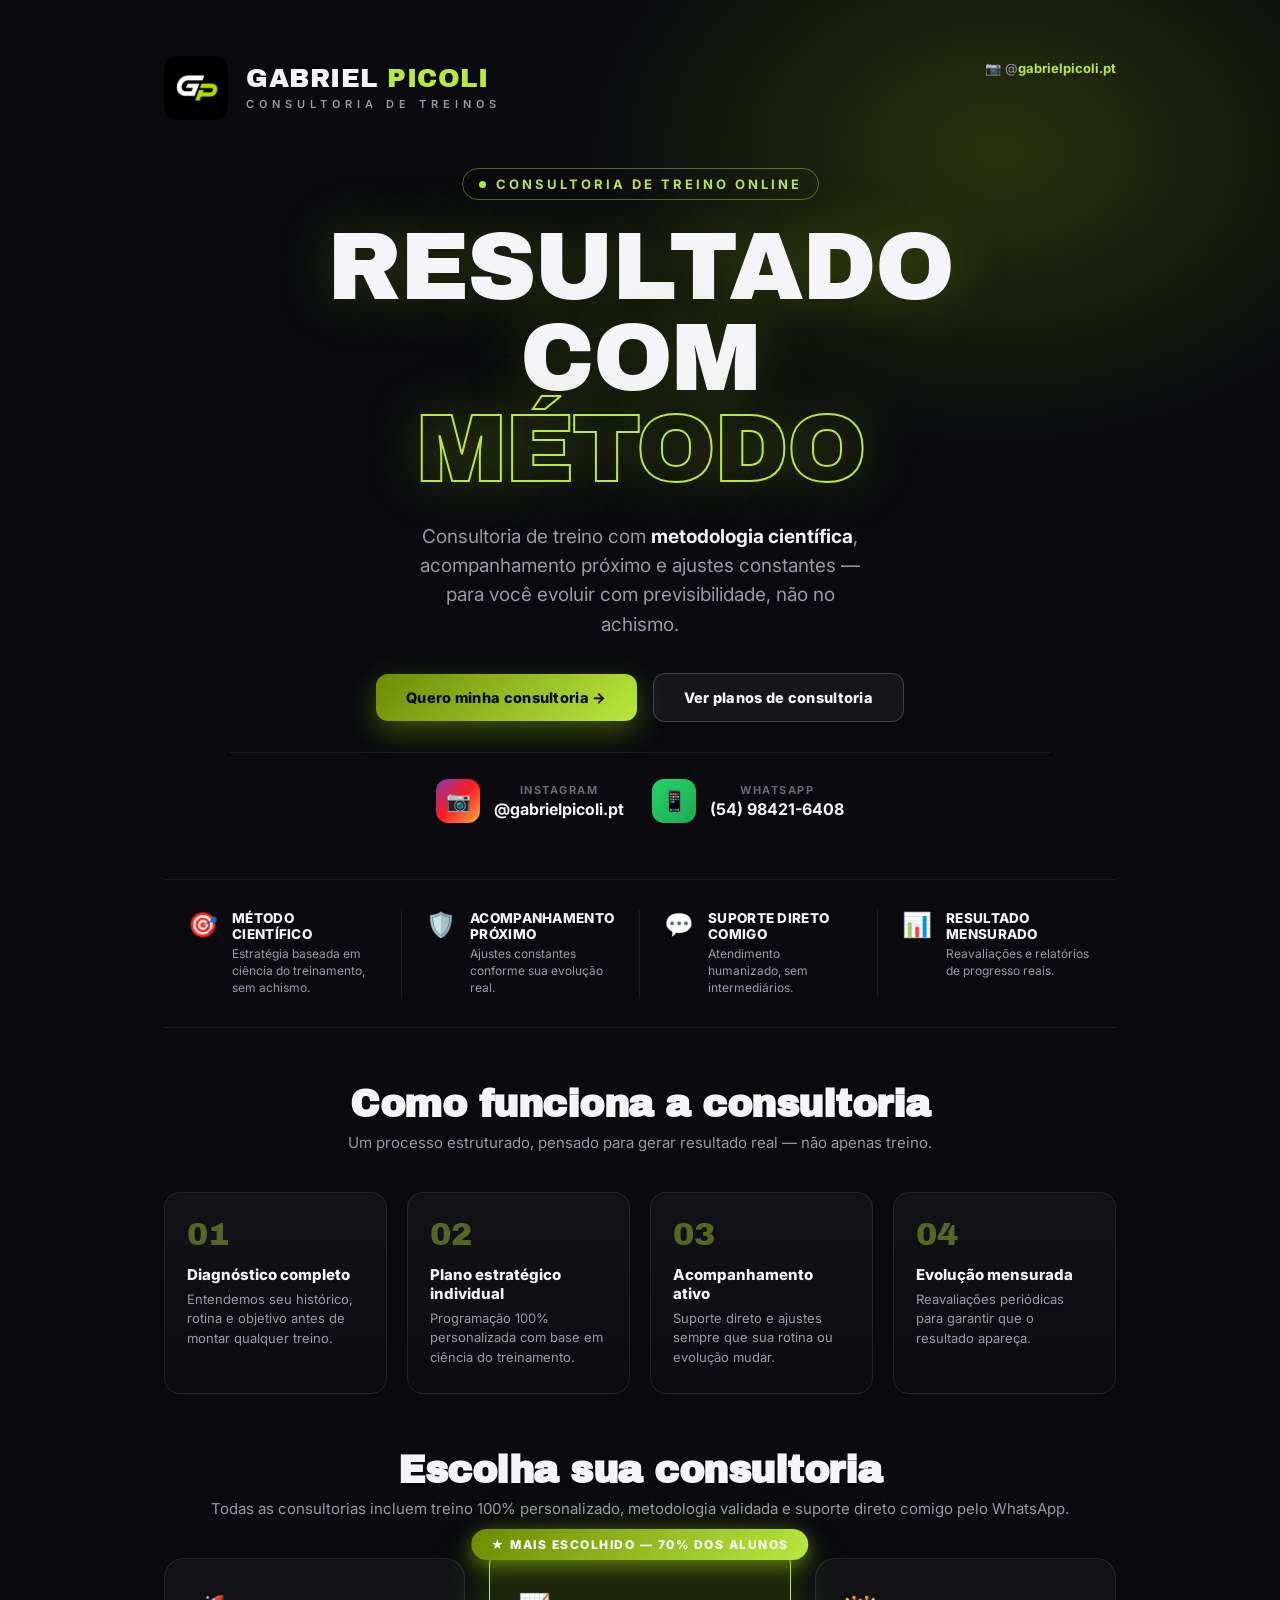
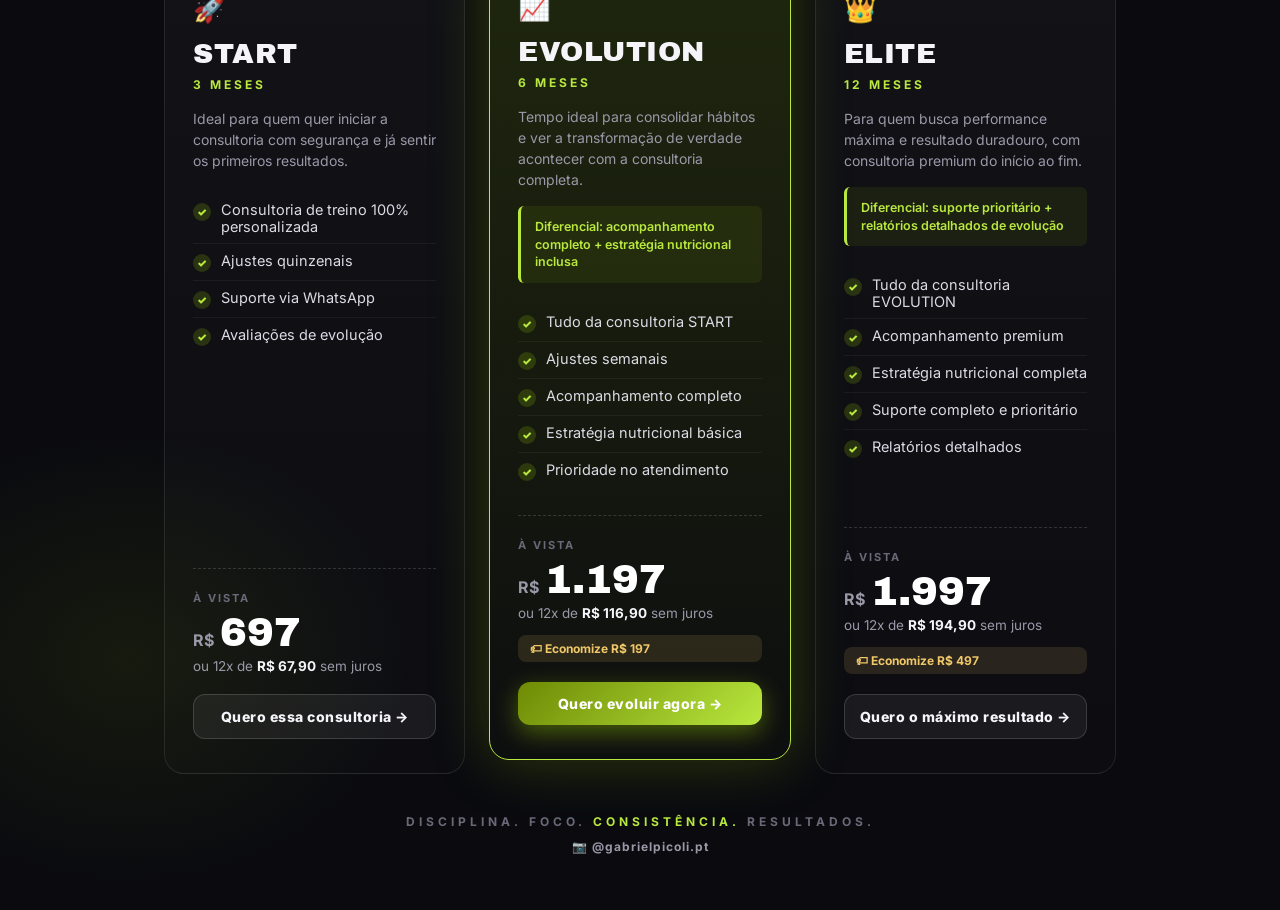
==== index.html @ 3fe44263 "add files first commit" ====
<!DOCTYPE html>
<html lang="pt-BR">
<head>
<meta charset="UTF-8">
<meta name="viewport" content="width=device-width, initial-scale=1.0">
<title>Gabriel Picoli | Consultoria de Treinos Online</title>
<meta name="description" content="Consultoria de treinos do Gabriel Picoli: metodologia científica, acompanhamento contínuo e suporte direto pelo WhatsApp para resultado real.">
<link rel="stylesheet" href="css/style.css">
</head>
<body>
<div class="bg-glow"></div>
<div class="wrap">

  <div class="header">
    <div class="brand">
      <img class="logo-mark" src="assets/logo.png" alt="Gabriel Picoli">
      <div>
        <div class="brand-name">GABRIEL <span class="last">PICOLI</span></div>
        <div class="brand-sub">CONSULTORIA DE TREINOS</div>
      </div>
    </div>
    <a class="social-badge" href="https://www.instagram.com/gabrielpicoli073/" target="_blank" rel="noopener">
      <div style="margin-top:4px;">📷 @<span class="handle">gabrielpicoli.pt</span></div>
    </a>
  </div>

  <div class="hero hero-centered">
    <div class="hero-text">
      <div class="eyebrow">CONSULTORIA DE TREINO ONLINE</div>
      <div class="hero-title">RESULTADO<br>COM<br><span class="accent">MÉTODO</span></div>
      <div class="hero-desc">Consultoria de treino com <b>metodologia científica</b>, acompanhamento próximo e ajustes constantes — para você evoluir com previsibilidade, não no achismo.</div>
      <div class="hero-cta-row">
        <a class="hero-btn hero-btn-primary" data-plan="geral">Quero minha consultoria →</a>
        <a class="hero-btn hero-btn-ghost" href="#planos">Ver planos de consultoria</a>
      </div>
      <div class="contact-row">
        <a class="contact-item" href="https://www.instagram.com/gabrielpicoli073/" target="_blank" rel="noopener">
          <div class="contact-icon ig-icon">📷</div>
          <div>
            <div class="contact-label">Instagram</div>
            <div class="contact-value">@gabrielpicoli.pt</div>
          </div>
        </a>
        <a class="contact-item" data-plan="geral">
          <div class="contact-icon wa-icon-small">📱</div>
          <div>
            <div class="contact-label">WhatsApp</div>
            <div class="contact-value">(54) 98421-6408</div>
          </div>
        </a>
      </div>
    </div>
  </div>

  <div class="features-strip">
    <div class="feature">
      <div class="feature-icon">🎯</div>
      <div>
        <div class="feature-title">MÉTODO CIENTÍFICO</div>
        <div class="feature-desc">Estratégia baseada em ciência do treinamento, sem achismo.</div>
      </div>
    </div>
    <div class="feature">
      <div class="feature-icon">🛡️</div>
      <div>
        <div class="feature-title">ACOMPANHAMENTO PRÓXIMO</div>
        <div class="feature-desc">Ajustes constantes conforme sua evolução real.</div>
      </div>
    </div>
    <div class="feature">
      <div class="feature-icon">💬</div>
      <div>
        <div class="feature-title">SUPORTE DIRETO COMIGO</div>
        <div class="feature-desc">Atendimento humanizado, sem intermediários.</div>
      </div>
    </div>
    <div class="feature">
      <div class="feature-icon">📊</div>
      <div>
        <div class="feature-title">RESULTADO MENSURADO</div>
        <div class="feature-desc">Reavaliações e relatórios de progresso reais.</div>
      </div>
    </div>
  </div>

  <div class="methodology" id="metodologia">
    <div class="plans-heading">
      <h2>Como funciona a consultoria</h2>
      <p>Um processo estruturado, pensado para gerar resultado real — não apenas treino.</p>
    </div>
    <div class="method-grid">
      <div class="method-step">
        <div class="step-number">01</div>
        <div class="step-title">Diagnóstico completo</div>
        <div class="step-desc">Entendemos seu histórico, rotina e objetivo antes de montar qualquer treino.</div>
      </div>
      <div class="method-step">
        <div class="step-number">02</div>
        <div class="step-title">Plano estratégico individual</div>
        <div class="step-desc">Programação 100% personalizada com base em ciência do treinamento.</div>
      </div>
      <div class="method-step">
        <div class="step-number">03</div>
        <div class="step-title">Acompanhamento ativo</div>
        <div class="step-desc">Suporte direto e ajustes sempre que sua rotina ou evolução mudar.</div>
      </div>
      <div class="method-step">
        <div class="step-number">04</div>
        <div class="step-title">Evolução mensurada</div>
        <div class="step-desc">Reavaliações periódicas para garantir que o resultado apareça.</div>
      </div>
    </div>
  </div>

  <div class="plans-section" id="planos">
    <div class="plans-heading">
      <h2>Escolha sua consultoria</h2>
      <p>Todas as consultorias incluem treino 100% personalizado, metodologia validada e suporte direto comigo pelo WhatsApp.</p>
    </div>
    <div class="plans">

      <div class="plan">
        <div class="plan-icon">🚀</div>
        <div class="plan-name">START</div>
        <div class="plan-duration">3 MESES</div>
        <div class="plan-desc">Ideal para quem quer iniciar a consultoria com segurança e já sentir os primeiros resultados.</div>
        <ul class="plan-list">
          <li><span class="check">✓</span> Consultoria de treino 100% personalizada</li>
          <li><span class="check">✓</span> Ajustes quinzenais</li>
          <li><span class="check">✓</span> Suporte via WhatsApp</li>
          <li><span class="check">✓</span> Avaliações de evolução</li>
        </ul>
        <div class="plan-price-block">
          <div class="price-label">À VISTA</div>
          <div class="price-main"><span class="rs">R$</span><span class="val">697</span></div>
          <div class="price-installment">ou 12x de <b>R$ 67,90</b> sem juros</div>
        </div>
        <a class="cta-btn" data-plan="start">Quero essa consultoria →</a>
      </div>

      <div class="plan featured">
        <div class="badge-top">★ MAIS ESCOLHIDO — 70% DOS ALUNOS</div>
        <div class="plan-icon">📈</div>
        <div class="plan-name">EVOLUTION</div>
        <div class="plan-duration">6 MESES</div>
        <div class="plan-desc">Tempo ideal para consolidar hábitos e ver a transformação de verdade acontecer com a consultoria completa.</div>
        <div class="plan-diff">Diferencial: acompanhamento completo + estratégia nutricional inclusa</div>
        <ul class="plan-list">
          <li><span class="check">✓</span> Tudo da consultoria START</li>
          <li><span class="check">✓</span> Ajustes semanais</li>
          <li><span class="check">✓</span> Acompanhamento completo</li>
          <li><span class="check">✓</span> Estratégia nutricional básica</li>
          <li><span class="check">✓</span> Prioridade no atendimento</li>
        </ul>
        <div class="plan-price-block">
          <div class="price-label">À VISTA</div>
          <div class="price-main"><span class="rs">R$</span><span class="val">1.197</span></div>
          <div class="price-installment">ou 12x de <b>R$ 116,90</b> sem juros</div>
        </div>
        <div class="savings-tag">🏷 Economize R$ 197</div>
        <a class="cta-btn" data-plan="evolution">Quero evoluir agora →</a>
      </div>

      <div class="plan">
        <div class="plan-icon">👑</div>
        <div class="plan-name">ELITE</div>
        <div class="plan-duration">12 MESES</div>
        <div class="plan-desc">Para quem busca performance máxima e resultado duradouro, com consultoria premium do início ao fim.</div>
        <div class="plan-diff">Diferencial: suporte prioritário + relatórios detalhados de evolução</div>
        <ul class="plan-list">
          <li><span class="check">✓</span> Tudo da consultoria EVOLUTION</li>
          <li><span class="check">✓</span> Acompanhamento premium</li>
          <li><span class="check">✓</span> Estratégia nutricional completa</li>
          <li><span class="check">✓</span> Suporte completo e prioritário</li>
          <li><span class="check">✓</span> Relatórios detalhados</li>
        </ul>
        <div class="plan-price-block">
          <div class="price-label">À VISTA</div>
          <div class="price-main"><span class="rs">R$</span><span class="val">1.997</span></div>
          <div class="price-installment">ou 12x de <b>R$ 194,90</b> sem juros</div>
        </div>
        <div class="savings-tag">🏷 Economize R$ 497</div>
        <a class="cta-btn" data-plan="elite">Quero o máximo resultado →</a>
      </div>

    </div>
  </div>

  <div class="footer">
    DISCIPLINA. FOCO. <span>CONSISTÊNCIA.</span> RESULTADOS.
    <div class="ig"><a href="https://www.instagram.com/gabrielpicoli073/" target="_blank" rel="noopener">📷 @gabrielpicoli.pt</a></div>
  </div>

</div>
<script src="js/script.js"></script>
</body>
</html>
---- css/style.css ----
@import url('https://fonts.googleapis.com/css2?family=Bebas+Neue&family=Archivo+Black&family=Inter:wght@400;500;600;700;800;900&display=swap');

* { margin:0; padding:0; box-sizing:border-box; }

:root{
  --bg: #0a0a0f;
  --bg2: #0e0e16;
  --violet: #A2D806;
  --violet2: #B9E83E;
  --violet-deep: #6E8A04;
  --white: #f5f4f8;
  --gray: #9b98a8;
  --gray-dim: #6b6878;
  --gold: #f0c869;
}

html{ scroll-behavior: smooth; }

body{
  background: var(--bg);
  color: var(--white);
  font-family: 'Inter', sans-serif;
  width: 100%;
  position: relative;
  overflow-x: hidden;
  overflow-wrap: break-word;
}

.bg-glow{
  position:absolute; inset:0; z-index:0; pointer-events:none;
  background:
    radial-gradient(ellipse 700px 500px at 78% 6%, rgba(162,216,6,0.20), transparent 60%),
    radial-gradient(ellipse 500px 400px at 10% 90%, rgba(162,216,6,0.08), transparent 60%);
}

.wrap{ position:relative; z-index:1; max-width:1080px; margin:0 auto; overflow:hidden; }

.page-end-spacer{ height:80px; }

img{ max-width:100%; }

/* ===== HEADER ===== */
.header{
  display:flex;
  align-items:flex-start;
  justify-content:space-between;
  padding: 56px 64px 0 64px;
}

.brand{ display:flex; align-items:center; gap:18px; }
.logo-mark{
  width:64px; height:64px;
  border:2px solid var(--violet2);
  border-radius:14px;
  display:flex; align-items:center; justify-content:center;
  font-family:'Archivo Black', sans-serif;
  font-size:26px;
  background: linear-gradient(145deg, rgba(162,216,6,0.15), transparent);
  letter-spacing:-2px;
  flex-shrink:0;
  object-fit:cover;
}
.logo-mark span:first-child{ color:#fff; }
.logo-mark span:last-child{ color:var(--violet2); }
img.logo-mark{ border:none; }

.brand-name{ font-family:'Archivo Black', sans-serif; font-size: clamp(20px, 3vw, 26px); letter-spacing:0.5px; line-height:1; }
.brand-name .last{ color:var(--violet2); }
.brand-sub{ font-size:11px; letter-spacing:5px; color:var(--gray); margin-top:6px; font-weight:600; }

.social-badge{
  text-align:right; font-size:13px; color:var(--gray);
  text-decoration:none; display:block;
}
.social-badge .handle{ color:var(--violet2); font-weight:700; }
.social-badge:hover .handle{ text-decoration:underline; }
.rating{ display:flex; gap:4px; justify-content:flex-end; margin-top:6px; color:var(--gold); font-size:14px; }

/* ===== HERO ===== */
.hero{
  position:relative;
  padding: 18px 0 0 0;
  min-height: 620px;
}

.hero-photo{
  position:absolute;
  right: 0px;
  top: -10px;
  width: 480px;
  aspect-ratio: 4 / 5;
  z-index:1;
  -webkit-mask-image: linear-gradient(to bottom, black 82%, transparent 100%);
  mask-image: linear-gradient(to bottom, black 82%, transparent 100%);
}
.hero-photo img{ width:100%; height:100%; display:block; object-fit:cover; object-position: top center; filter: contrast(1.05) saturate(1.05); }

.hero-text{
  padding: 30px 0 0 64px;
  max-width: 640px;
  position:relative; z-index:2;
}

.eyebrow{
  display:inline-flex; align-items:center; gap:10px;
  font-size:13px; font-weight:700; letter-spacing:3px; color:var(--violet2);
  border:1px solid rgba(185,232,62,0.4);
  padding:7px 16px; border-radius:100px; margin-bottom:22px;
}
.eyebrow::before{ content:''; width:7px; height:7px; border-radius:50%; background:var(--violet2); flex-shrink:0; }

.hero-title{
  font-family:'Archivo Black', sans-serif;
  font-size: clamp(32px, 11vw, 96px);
  line-height: 0.95;
  letter-spacing: -2px;
  color: var(--white);
  text-shadow: 0 0 60px rgba(162,216,6,0.25);
}
.hero-title .accent{ color: transparent; -webkit-text-stroke: 2px var(--violet2); }

.hero-desc{
  margin-top: 26px;
  font-size: 19px;
  color: var(--gray);
  line-height: 1.55;
  max-width: 470px;
}
.hero-desc b{ color:var(--white); font-weight:700; }

.hero-cta-row{
  display:flex; align-items:center; gap:16px; margin-top:34px; flex-wrap:wrap;
}
.hero-btn{
  display:inline-flex; align-items:center; gap:8px;
  padding:15px 30px; border-radius:12px;
  font-weight:800; font-size:14.5px; letter-spacing:0.3px;
  text-decoration:none; cursor:pointer;
  transition: transform 0.15s ease, background 0.15s ease, filter 0.15s ease;
}
.hero-btn-primary{
  background: linear-gradient(135deg, var(--violet-deep), var(--violet2));
  color:#0a0a0f;
  box-shadow: 0 10px 30px rgba(162,216,6,0.35);
}
.hero-btn-primary:hover{ transform: translateY(-2px); filter:brightness(1.06); }
.hero-btn-ghost{
  background: rgba(255,255,255,0.05);
  color: var(--white);
  border: 1px solid rgba(255,255,255,0.18);
}
.hero-btn-ghost:hover{ background: rgba(255,255,255,0.1); transform: translateY(-2px); }
.hero-btn:focus-visible{ outline:2px solid var(--violet2); outline-offset:2px; }

.contact-row{
  display:flex; gap:28px; margin-top:30px; padding-top:26px;
  border-top: 1px solid rgba(255,255,255,0.08);
  flex-wrap: wrap;
}
.contact-item{
  display:flex; align-items:center; gap:14px;
  text-decoration:none; color:inherit;
  border-radius:10px;
}
.contact-item:hover{ opacity:0.85; }
.contact-icon{
  width:44px; height:44px; border-radius:12px; flex-shrink:0;
  display:flex; align-items:center; justify-content:center; font-size:20px;
}
.ig-icon{ background: linear-gradient(135deg, #833ab4, #fd1d1d, #fcb045); }
.wa-icon-small{ background: linear-gradient(135deg,#25D366,#1ea952); }
.contact-label{ font-size:11px; color:var(--gray-dim); letter-spacing:1.5px; text-transform:uppercase; font-weight:700; }
.contact-value{ font-size:16px; color:var(--white); font-weight:700; margin-top:2px; }

/* ===== HERO (no photo variant) ===== */
.hero-centered{
  min-height:auto;
  padding: 48px 64px 0 64px;
  text-align:center;
}
.hero-centered .hero-text{
  padding:0;
  max-width: 820px;
  margin: 0 auto;
}
.hero-centered .eyebrow{ margin-left:auto; margin-right:auto; }
.hero-centered .hero-desc{ margin-left:auto; margin-right:auto; }
.hero-centered .hero-cta-row{ justify-content:center; }
.hero-centered .contact-row{ justify-content:center; }

/* ===== PLANS ===== */
.plans-section{ padding: 56px 64px 0 64px; }
.plans-heading{ text-align:center; margin-bottom:40px; }
.plans-heading h2{
  font-family:'Archivo Black', sans-serif; font-size: clamp(26px, 4.5vw, 38px); letter-spacing:-0.5px;
}
.plans-heading p{ color:var(--gray); font-size:15px; margin-top:8px; }

.plans{ display:grid; grid-template-columns: 1fr 1fr 1fr; gap:24px; align-items:stretch; }

.plan{
  background: linear-gradient(180deg, rgba(255,255,255,0.035), rgba(255,255,255,0.01));
  border: 1px solid rgba(255,255,255,0.09);
  border-radius: 20px;
  padding: 34px 28px;
  display:flex; flex-direction:column;
  position:relative;
  min-width:0;
}
.plan.featured{
  border: 1px solid var(--violet2);
  background: linear-gradient(180deg, rgba(162,216,6,0.14), rgba(162,216,6,0.02));
  box-shadow: 0 0 60px rgba(162,216,6,0.25);
  transform: translateY(-14px);
  padding-top: 46px;
}

.badge-top{
  position:absolute; top:-16px; left:50%; transform:translateX(-50%);
  background: linear-gradient(135deg, var(--violet-deep), var(--violet2));
  color:#fff; font-size:12px; font-weight:800; letter-spacing:1.5px;
  padding:8px 20px; border-radius:100px; white-space:nowrap;
  display:flex; align-items:center; gap:6px;
  box-shadow: 0 6px 20px rgba(162,216,6,0.5);
}

.plan-icon{ font-size:26px; margin-bottom:14px; }
.plan-name{ font-family:'Archivo Black', sans-serif; font-size:28px; letter-spacing:0.5px; }
.plan-duration{ font-size:12px; letter-spacing:3px; color:var(--violet2); font-weight:700; margin:8px 0 16px 0; }
.plan-desc{ font-size:14px; color:var(--gray); line-height:1.5; min-height:58px; }

.plan-diff{
  margin-top:16px; padding:12px 14px;
  background: rgba(162,216,6,0.08);
  border-left: 3px solid var(--violet2);
  border-radius: 6px;
  font-size: 12.5px; color: var(--violet2); font-weight:600; line-height:1.4;
}

.plan-list{ list-style:none; margin-top:22px; flex-grow:1; }
.plan-list li{
  display:flex; align-items:flex-start; gap:10px;
  font-size:14.5px; color:#dcdae4; padding:8px 0;
  border-bottom: 1px solid rgba(255,255,255,0.05);
}
.plan-list li:last-child{ border-bottom:none; }
.check{
  width:18px; height:18px; border-radius:50%;
  background: rgba(162,216,6,0.18); color:var(--violet2);
  display:flex; align-items:center; justify-content:center;
  font-size:11px; flex-shrink:0; margin-top:2px; font-weight:900;
}

.plan-price-block{ margin-top:26px; padding-top:22px; border-top:1px dashed rgba(255,255,255,0.15); }
.price-label{ font-size:11px; color:var(--gray-dim); letter-spacing:2px; font-weight:700; }
.price-main{ display:flex; align-items:baseline; gap:6px; margin:6px 0 4px 0; }
.price-main .rs{ font-size:16px; color:var(--gray); font-weight:700; }
.price-main .val{ font-family:'Archivo Black', sans-serif; font-size:40px; color:#fff; }
.price-installment{ font-size:13.5px; color:var(--gray); }
.price-installment b{ color:var(--white); }

.savings-tag{
  margin-top:14px; display:inline-flex; align-items:center; gap:6px;
  background: rgba(240,200,105,0.12); color:var(--gold);
  font-size:12px; font-weight:700; padding:6px 12px; border-radius:8px;
}

.cta-btn{
  margin-top:20px; text-align:center; padding:13px;
  border-radius:12px; font-weight:800; font-size:14px; letter-spacing:0.5px;
  background: rgba(255,255,255,0.06); color:var(--white);
  border: 1px solid rgba(255,255,255,0.15);
  display:block; text-decoration:none; cursor:pointer;
  transition: transform 0.15s ease, background 0.15s ease;
}
.cta-btn:hover{ background: rgba(255,255,255,0.12); transform: translateY(-2px); }
.cta-btn:focus-visible{ outline:2px solid var(--violet2); outline-offset:2px; }
.plan.featured .cta-btn{
  background: linear-gradient(135deg, var(--violet-deep), var(--violet2));
  color:#fff; border:none;
  box-shadow: 0 8px 24px rgba(162,216,6,0.4);
}
.plan.featured .cta-btn:hover{ filter:brightness(1.1); }

/* ===== METHODOLOGY ===== */
.methodology{ padding: 56px 64px 0 64px; }
.method-grid{ display:grid; grid-template-columns: repeat(4,1fr); gap:20px; }
.method-step{
  background: linear-gradient(180deg, rgba(255,255,255,0.035), rgba(255,255,255,0.01));
  border: 1px solid rgba(255,255,255,0.09);
  border-radius: 16px;
  padding: 26px 22px;
  min-width:0;
}
.step-number{
  font-family:'Archivo Black', sans-serif; font-size:32px;
  color: var(--violet2); opacity:0.4; line-height:1; margin-bottom:14px;
}
.step-title{ font-size:15px; font-weight:800; margin-bottom:6px; }
.step-desc{ font-size:13px; color:var(--gray); line-height:1.5; }

/* ===== TESTIMONIALS ===== */
.testimonials{ padding: 56px 64px 0 64px; }
.test-grid{ display:grid; grid-template-columns: repeat(3,1fr); gap:20px; }
.test-card{
  background: rgba(255,255,255,0.03);
  border:1px solid rgba(255,255,255,0.08);
  border-radius:16px; padding:24px;
  min-width:0;
}
.test-stars{ color:var(--gold); font-size:13px; margin-bottom:12px; letter-spacing:2px; }
.test-quote{ font-size:14px; color:#d8d6e2; line-height:1.55; font-style:italic; }
.test-author{ display:flex; align-items:center; gap:10px; margin-top:16px; }
.test-avatar{
  width:36px; height:36px; border-radius:50%;
  background: linear-gradient(135deg, var(--violet-deep), var(--violet2));
  display:flex; align-items:center; justify-content:center;
  font-size:13px; font-weight:800; color:#fff;
  flex-shrink:0;
  object-fit:cover;
}
.test-name{ font-size:13px; font-weight:700; }
.test-result{ font-size:11.5px; color:var(--violet2); font-weight:600; }

/* ===== FEATURES STRIP ===== */
.features-strip{
  margin: 56px 64px 0 64px;
  display:grid; grid-template-columns: repeat(4,1fr);
  border-top:1px solid rgba(255,255,255,0.08);
  border-bottom:1px solid rgba(255,255,255,0.08);
  padding: 30px 0;
}
.feature{ display:flex; gap:14px; padding: 0 24px; border-right:1px solid rgba(255,255,255,0.08); min-width:0; }
.feature:last-child{ border-right:none; }
.feature-icon{ font-size:24px; flex-shrink:0; }
.feature-title{ font-size:13.5px; font-weight:800; letter-spacing:0.3px; }
.feature-desc{ font-size:12px; color:var(--gray); margin-top:4px; line-height:1.4; }

/* ===== FINAL CTA ===== */
.final-cta{
  margin: 0 64px;
  padding: 42px 48px;
  background: linear-gradient(120deg, rgba(162,216,6,0.16), rgba(110,138,4,0.08));
  border: 1px solid rgba(185,232,62,0.35);
  border-radius: 24px;
  display:flex; align-items:center; justify-content:space-between;
  margin-top: 40px;
  gap: 24px;
  flex-wrap: wrap;
}
.final-cta-left{ display:flex; align-items:center; gap:20px; }
.wa-icon{
  width:58px; height:58px; border-radius:50%;
  background: linear-gradient(135deg,#25D366,#1ea952);
  display:flex; align-items:center; justify-content:center;
  font-size:28px; color:#fff; flex-shrink:0;
}
.final-cta-title{ font-family:'Archivo Black', sans-serif; font-size: clamp(20px, 3.5vw, 26px); }
.final-cta-title span{ color:var(--violet2); }
.final-cta-sub{ font-size:14px; color:var(--gray); margin-top:4px; }

.final-cta-btn{
  background: #25D366; color:#0a0a0f; font-weight:800; font-size:15px;
  padding: 16px 32px; border-radius:12px; white-space:nowrap;
  box-shadow: 0 10px 30px rgba(37,211,102,0.3);
  display:inline-block; text-decoration:none; cursor:pointer;
  transition: transform 0.15s ease;
}
.final-cta-btn:hover{ transform: translateY(-2px); }
.final-cta-btn:focus-visible{ outline:2px solid var(--white); outline-offset:2px; }

/* ===== FOOTER ===== */
.footer{
  text-align:center; padding: 40px 64px 56px 64px;
  font-size:12px; letter-spacing:4px; color:var(--gray-dim); font-weight:700;
}
.footer span{ color:var(--violet2); }
.footer .ig{ margin-top:10px; font-size:12px; letter-spacing:1px; color:var(--gray); }
.footer .ig a{ color:var(--gray); text-decoration:none; }
.footer .ig a:hover{ color:var(--violet2); }

/* ===== RESPONSIVE: TABLET ===== */
@media (max-width: 968px){
  .header{ padding: 40px 32px 0 32px; }
  .hero-text{ padding-left: 32px; }
  .plans-section, .testimonials, .methodology, .hero-centered{ padding: 48px 32px 0 32px; }
  .features-strip{ margin: 48px 32px 0 32px; }
  .final-cta{ margin: 0 32px; margin-top: 32px; }
  .footer{ padding: 32px 32px 48px 32px; }
  .method-grid{ grid-template-columns: repeat(2,1fr); }
}

/* ===== RESPONSIVE: MOBILE ===== */
@media (max-width: 768px){
  .wrap{ overflow: visible; }

  .header{
    flex-direction: column;
    gap: 18px;
    padding: 28px 20px 0 20px;
  }
  .social-badge{ text-align:left; }
  .rating{ justify-content:flex-start; }

  .hero{ min-height:auto; padding-top:8px; }
  .hero-photo{
    position: static;
    width: 60%;
    max-width: 280px;
    margin: 0 auto;
    mask-image: none;
    -webkit-mask-image: none;
  }
  .hero-text{
    padding: 28px 20px 0 20px;
    max-width: 100%;
    text-align: center;
  }
  .eyebrow{
    margin-left:auto; margin-right:auto;
    font-size:11px; letter-spacing:1.5px; padding:6px 14px;
  }
  .hero-desc{ margin-left:auto; margin-right:auto; }
  .contact-row{
    justify-content:center;
    text-align:left;
    padding-top: 24px;
    margin-top: 28px;
    gap: 16px;
  }

  .plans-section, .testimonials, .methodology, .hero-centered{ padding: 40px 20px 0 20px; }
  .plans{ grid-template-columns: 1fr; gap: 40px; }
  .plan.featured{ transform:none; padding-top:34px; }
  .badge-top{
    white-space: normal; text-align:center;
    width: calc(100% - 40px); max-width:280px;
    font-size:11px; padding:7px 14px;
  }
  .test-grid{ grid-template-columns: 1fr; gap:16px; }
  .method-grid{ grid-template-columns: 1fr; gap:16px; }
  .hero-cta-row{ justify-content:center; }

  .features-strip{
    margin: 40px 20px 0 20px;
    grid-template-columns: repeat(2, 1fr);
    row-gap: 24px;
  }
  .feature{ border-right:none; padding: 0 12px; }
  .feature:nth-child(1), .feature:nth-child(2){
    border-bottom: 1px solid rgba(255,255,255,0.08);
    padding-bottom: 20px;
  }

  .final-cta{
    margin: 32px 20px 0 20px;
    padding: 32px 24px;
    flex-direction: column;
    align-items: flex-start;
    text-align: left;
  }
  .final-cta-btn{ width:100%; text-align:center; }

  .footer{ padding: 32px 20px 40px 20px; }
}

@media (max-width: 480px){
  .hero-title{ letter-spacing:-1px; }
  .plan{ padding: 28px 22px; }
  .price-main .val{ font-size:34px; }
}
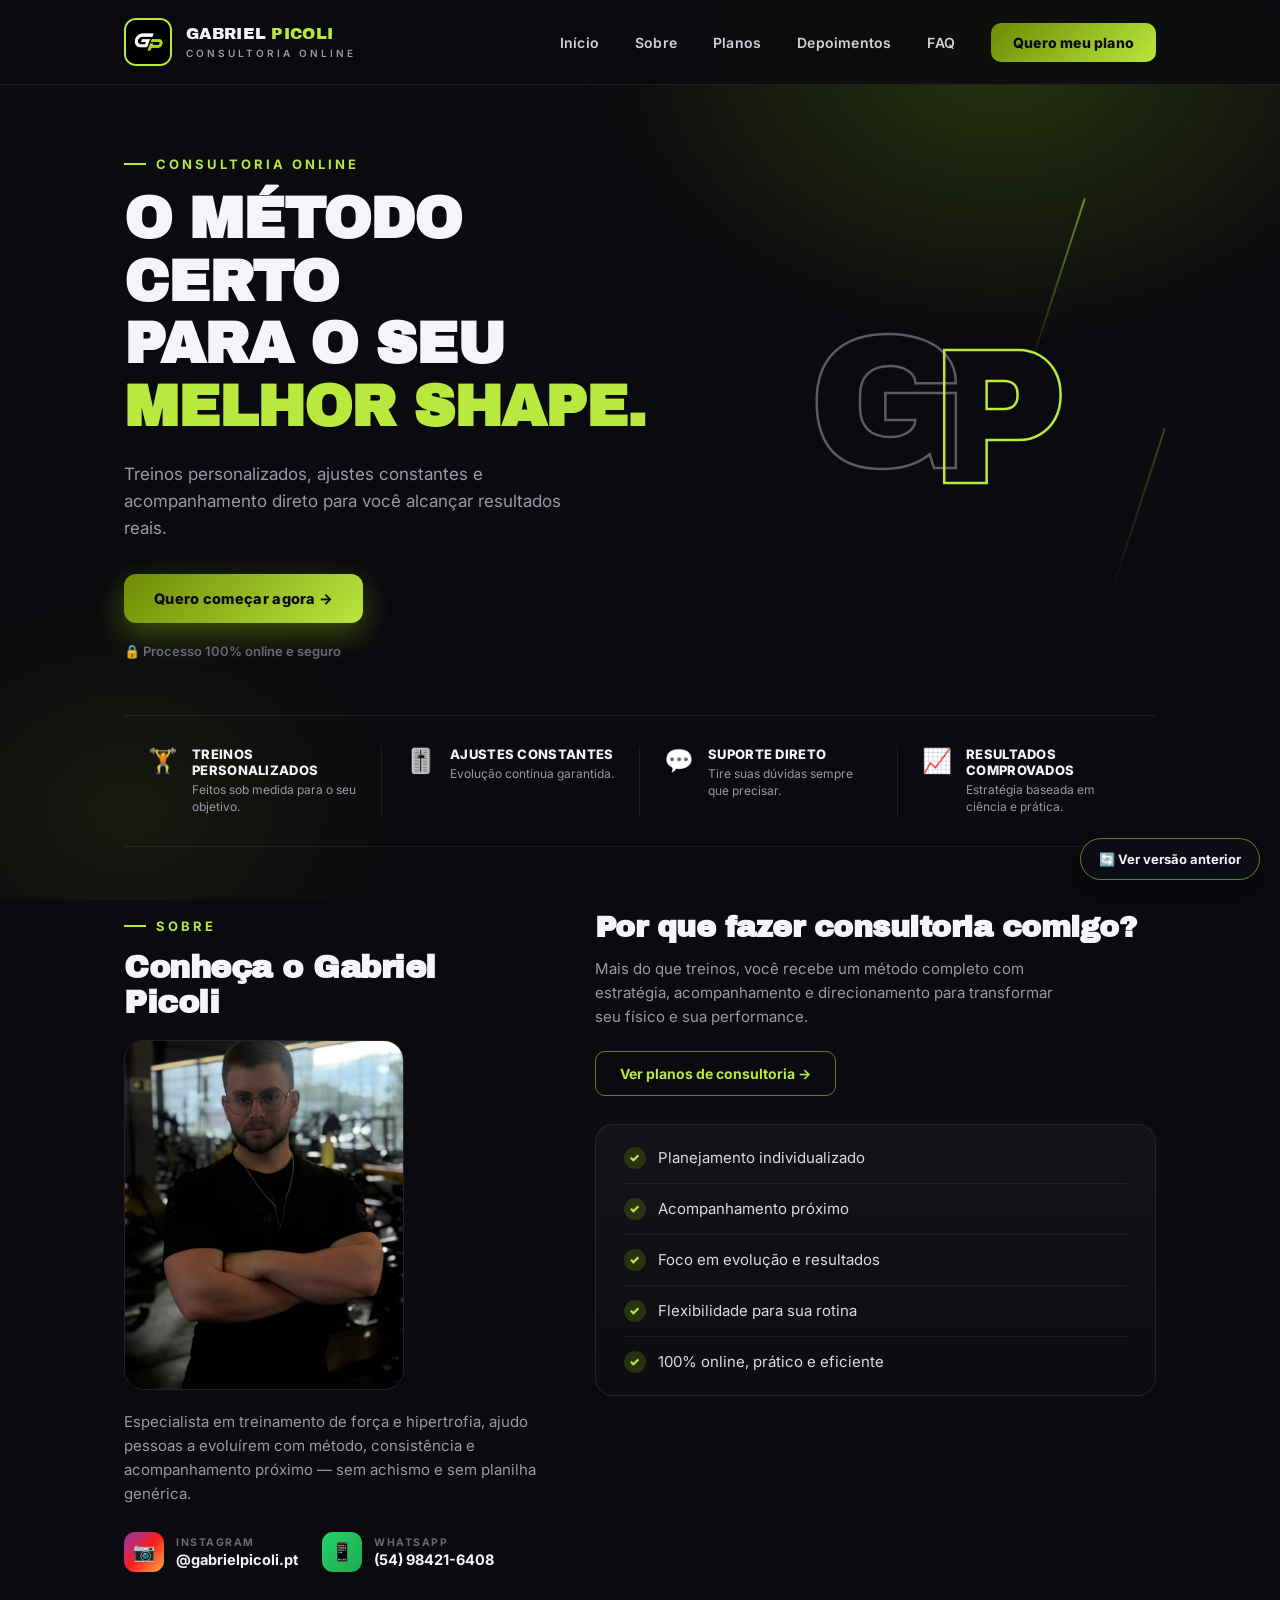
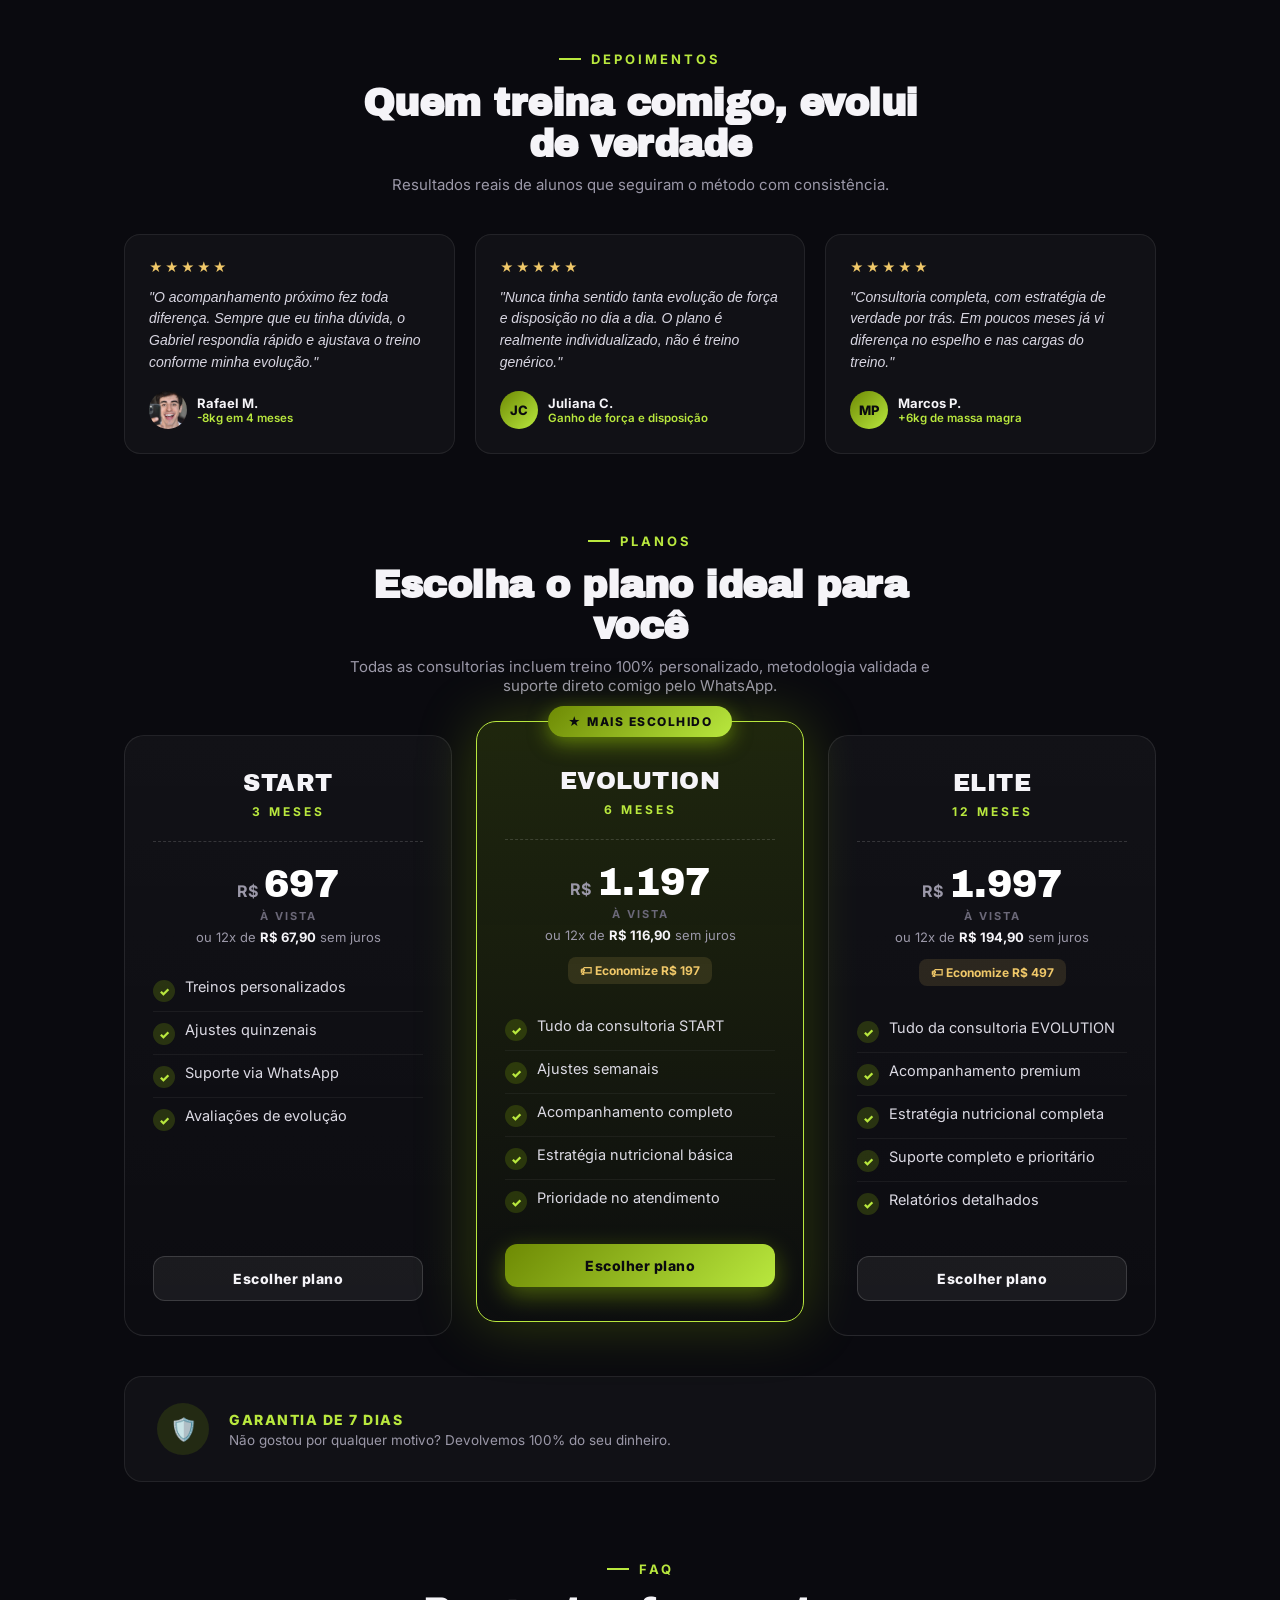
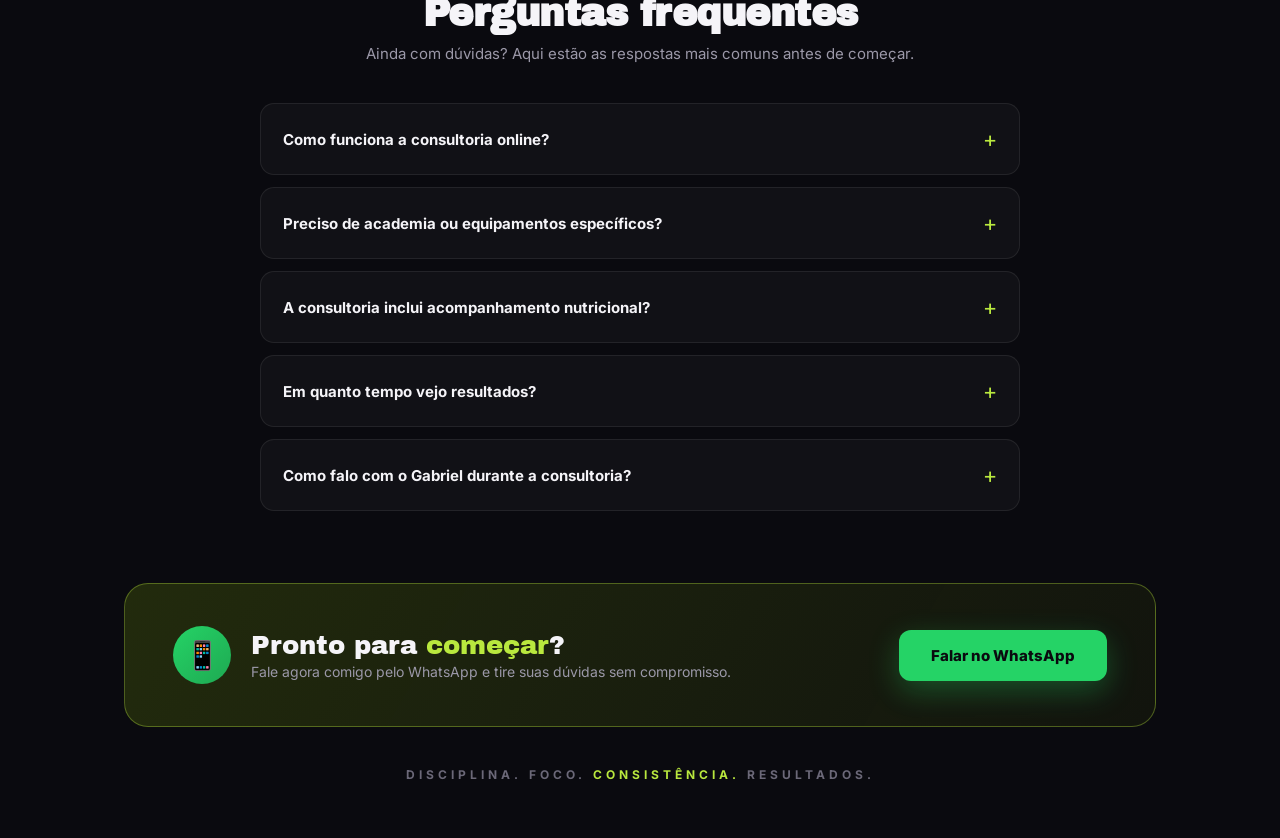
==== commit ccfe9180: "Adicionado novo layout da landing page" ====
--- a/index.html
+++ b/index.html
@@ -5,34 +5,95 @@
 <meta name="viewport" content="width=device-width, initial-scale=1.0">
 <title>Gabriel Picoli | Consultoria de Treinos Online</title>
 <meta name="description" content="Consultoria de treinos do Gabriel Picoli: metodologia científica, acompanhamento contínuo e suporte direto pelo WhatsApp para resultado real.">
-<link rel="stylesheet" href="css/style.css">
+<link rel="stylesheet" href="css/main.css">
 </head>
 <body>
 <div class="bg-glow"></div>
+
+<header class="navbar">
+  <div class="nav-inner">
+    <a href="#inicio" class="brand">
+      <img class="logo-mark" src="assets/logo.png" alt="Gabriel Picoli">
+      <div>
+        <div class="brand-name">GABRIEL <span class="last">PICOLI</span></div>
+        <div class="brand-sub">CONSULTORIA ONLINE</div>
+      </div>
+    </a>
+
+    <input type="checkbox" id="nav-toggle" class="nav-toggle-input">
+
+    <label for="nav-toggle" class="nav-toggle-btn" aria-label="Abrir menu">
+      <span></span><span></span><span></span>
+    </label>
+
+    <nav class="nav-links" id="nav-links">
+      <a href="#inicio">Início</a>
+      <a href="#sobre">Sobre</a>
+      <a href="#planos">Planos</a>
+      <a href="#depoimentos">Depoimentos</a>
+      <a href="#faq">FAQ</a>
+      <a class="nav-cta" data-plan="geral">Quero meu plano</a>
+    </nav>
+  </div>
+</header>
+
 <div class="wrap">
 
-  <div class="header">
-    <div class="brand">
-      <img class="logo-mark" src="assets/logo.png" alt="Gabriel Picoli">
-      <div>
-        <div class="brand-name">GABRIEL <span class="last">PICOLI</span></div>
-        <div class="brand-sub">CONSULTORIA DE TREINOS</div>
-      </div>
-    </div>
-    <a class="social-badge" href="https://www.instagram.com/gabrielpicoli073/" target="_blank" rel="noopener">
-      <div style="margin-top:4px;">📷 @<span class="handle">gabrielpicoli.pt</span></div>
-    </a>
+  <section class="hero-v2" id="inicio">
+    <div class="hero-text">
+      <div class="eyebrow"><span class="dash"></span> CONSULTORIA ONLINE</div>
+      <h1 class="hero-title">O MÉTODO CERTO<br>PARA O SEU<br><span class="accent">MELHOR SHAPE.</span></h1>
+      <p class="hero-desc">Treinos personalizados, ajustes constantes e acompanhamento direto para você alcançar resultados reais.</p>
+      <div class="hero-cta-row">
+        <a class="hero-btn hero-btn-primary" data-plan="geral">Quero começar agora →</a>
+      </div>
+      <div class="trust-line">🔒 Processo 100% online e seguro</div>
+    </div>
+
+    <div class="hero-visual" aria-hidden="true">
+      <div class="gp-mark"><span class="g">G</span><span class="p">P</span></div>
+      <span class="deco-line deco-line-1"></span>
+      <span class="deco-line deco-line-2"></span>
+    </div>
+  </section>
+
+  <div class="features-strip">
+    <div class="feature">
+      <div class="feature-icon">🏋️</div>
+      <div>
+        <div class="feature-title">TREINOS PERSONALIZADOS</div>
+        <div class="feature-desc">Feitos sob medida para o seu objetivo.</div>
+      </div>
+    </div>
+    <div class="feature">
+      <div class="feature-icon">🎚️</div>
+      <div>
+        <div class="feature-title">AJUSTES CONSTANTES</div>
+        <div class="feature-desc">Evolução contínua garantida.</div>
+      </div>
+    </div>
+    <div class="feature">
+      <div class="feature-icon">💬</div>
+      <div>
+        <div class="feature-title">SUPORTE DIRETO</div>
+        <div class="feature-desc">Tire suas dúvidas sempre que precisar.</div>
+      </div>
+    </div>
+    <div class="feature">
+      <div class="feature-icon">📈</div>
+      <div>
+        <div class="feature-title">RESULTADOS COMPROVADOS</div>
+        <div class="feature-desc">Estratégia baseada em ciência e prática.</div>
+      </div>
+    </div>
   </div>
 
-  <div class="hero hero-centered">
-    <div class="hero-text">
-      <div class="eyebrow">CONSULTORIA DE TREINO ONLINE</div>
-      <div class="hero-title">RESULTADO<br>COM<br><span class="accent">MÉTODO</span></div>
-      <div class="hero-desc">Consultoria de treino com <b>metodologia científica</b>, acompanhamento próximo e ajustes constantes — para você evoluir com previsibilidade, não no achismo.</div>
-      <div class="hero-cta-row">
-        <a class="hero-btn hero-btn-primary" data-plan="geral">Quero minha consultoria →</a>
-        <a class="hero-btn hero-btn-ghost" href="#planos">Ver planos de consultoria</a>
-      </div>
+  <section class="about-section" id="sobre">
+    <div class="about-profile">
+      <div class="eyebrow"><span class="dash"></span> SOBRE</div>
+      <h2>Conheça o Gabriel Picoli</h2>
+      <img class="about-photo" src="assets/picolis.jpg" alt="Gabriel Picoli, especialista em treinamento">
+      <p class="about-bio">Especialista em treinamento de força e hipertrofia, ajudo pessoas a evoluírem com método, consistência e acompanhamento próximo — sem achismo e sem planilha genérica.</p>
       <div class="contact-row">
         <a class="contact-item" href="https://www.instagram.com/gabrielpicoli073/" target="_blank" rel="noopener">
           <div class="contact-icon ig-icon">📷</div>
@@ -50,101 +111,102 @@
         </a>
       </div>
     </div>
-  </div>
-
-  <div class="features-strip">
-    <div class="feature">
-      <div class="feature-icon">🎯</div>
-      <div>
-        <div class="feature-title">MÉTODO CIENTÍFICO</div>
-        <div class="feature-desc">Estratégia baseada em ciência do treinamento, sem achismo.</div>
-      </div>
-    </div>
-    <div class="feature">
-      <div class="feature-icon">🛡️</div>
-      <div>
-        <div class="feature-title">ACOMPANHAMENTO PRÓXIMO</div>
-        <div class="feature-desc">Ajustes constantes conforme sua evolução real.</div>
-      </div>
-    </div>
-    <div class="feature">
-      <div class="feature-icon">💬</div>
-      <div>
-        <div class="feature-title">SUPORTE DIRETO COMIGO</div>
-        <div class="feature-desc">Atendimento humanizado, sem intermediários.</div>
-      </div>
-    </div>
-    <div class="feature">
-      <div class="feature-icon">📊</div>
-      <div>
-        <div class="feature-title">RESULTADO MENSURADO</div>
-        <div class="feature-desc">Reavaliações e relatórios de progresso reais.</div>
-      </div>
-    </div>
-  </div>
-
-  <div class="methodology" id="metodologia">
-    <div class="plans-heading">
-      <h2>Como funciona a consultoria</h2>
-      <p>Um processo estruturado, pensado para gerar resultado real — não apenas treino.</p>
-    </div>
-    <div class="method-grid">
-      <div class="method-step">
-        <div class="step-number">01</div>
-        <div class="step-title">Diagnóstico completo</div>
-        <div class="step-desc">Entendemos seu histórico, rotina e objetivo antes de montar qualquer treino.</div>
-      </div>
-      <div class="method-step">
-        <div class="step-number">02</div>
-        <div class="step-title">Plano estratégico individual</div>
-        <div class="step-desc">Programação 100% personalizada com base em ciência do treinamento.</div>
-      </div>
-      <div class="method-step">
-        <div class="step-number">03</div>
-        <div class="step-title">Acompanhamento ativo</div>
-        <div class="step-desc">Suporte direto e ajustes sempre que sua rotina ou evolução mudar.</div>
-      </div>
-      <div class="method-step">
-        <div class="step-number">04</div>
-        <div class="step-title">Evolução mensurada</div>
-        <div class="step-desc">Reavaliações periódicas para garantir que o resultado apareça.</div>
-      </div>
-    </div>
-  </div>
-
-  <div class="plans-section" id="planos">
-    <div class="plans-heading">
-      <h2>Escolha sua consultoria</h2>
+
+    <div class="about-why">
+      <h3>Por que fazer consultoria comigo?</h3>
+      <p>Mais do que treinos, você recebe um método completo com estratégia, acompanhamento e direcionamento para transformar seu físico e sua performance.</p>
+      <a class="ghost-btn" href="#planos">Ver planos de consultoria →</a>
+
+      <div class="why-card">
+        <ul class="check-list">
+          <li><span class="check">✓</span> Planejamento individualizado</li>
+          <li><span class="check">✓</span> Acompanhamento próximo</li>
+          <li><span class="check">✓</span> Foco em evolução e resultados</li>
+          <li><span class="check">✓</span> Flexibilidade para sua rotina</li>
+          <li><span class="check">✓</span> 100% online, prático e eficiente</li>
+        </ul>
+      </div>
+    </div>
+  </section>
+
+  <section class="testimonials" id="depoimentos">
+    <div class="section-heading">
+      <div class="eyebrow center"><span class="dash"></span> DEPOIMENTOS</div>
+      <h2>Quem treina comigo, evolui de verdade</h2>
+      <p>Resultados reais de alunos que seguiram o método com consistência.</p>
+    </div>
+    <div class="test-grid">
+      <div class="test-card">
+        <div class="test-stars">★★★★★</div>
+        <div class="test-quote">"O acompanhamento próximo fez toda diferença. Sempre que eu tinha dúvida, o Gabriel respondia rápido e ajustava o treino conforme minha evolução."</div>
+        <div class="test-author">
+          <img class="test-avatar" src="assets/rafael.jpg" alt="Rafael M.">
+          <div>
+            <div class="test-name">Rafael M.</div>
+            <div class="test-result">-8kg em 4 meses</div>
+          </div>
+        </div>
+      </div>
+      <div class="test-card">
+        <div class="test-stars">★★★★★</div>
+        <div class="test-quote">"Nunca tinha sentido tanta evolução de força e disposição no dia a dia. O plano é realmente individualizado, não é treino genérico."</div>
+        <div class="test-author">
+          <div class="test-avatar test-avatar-initials">JC</div>
+          <div>
+            <div class="test-name">Juliana C.</div>
+            <div class="test-result">Ganho de força e disposição</div>
+          </div>
+        </div>
+      </div>
+      <div class="test-card">
+        <div class="test-stars">★★★★★</div>
+        <div class="test-quote">"Consultoria completa, com estratégia de verdade por trás. Em poucos meses já vi diferença no espelho e nas cargas do treino."</div>
+        <div class="test-author">
+          <div class="test-avatar test-avatar-initials">MP</div>
+          <div>
+            <div class="test-name">Marcos P.</div>
+            <div class="test-result">+6kg de massa magra</div>
+          </div>
+        </div>
+      </div>
+    </div>
+  </section>
+
+  <section class="plans-section" id="planos">
+    <div class="section-heading">
+      <div class="eyebrow center"><span class="dash"></span> PLANOS</div>
+      <h2>Escolha o plano ideal para você</h2>
       <p>Todas as consultorias incluem treino 100% personalizado, metodologia validada e suporte direto comigo pelo WhatsApp.</p>
     </div>
     <div class="plans">
 
       <div class="plan">
-        <div class="plan-icon">🚀</div>
         <div class="plan-name">START</div>
         <div class="plan-duration">3 MESES</div>
-        <div class="plan-desc">Ideal para quem quer iniciar a consultoria com segurança e já sentir os primeiros resultados.</div>
+        <div class="plan-price">
+          <div class="price-main"><span class="rs">R$</span><span class="val">697</span></div>
+          <div class="price-note">À VISTA</div>
+          <div class="price-installment">ou 12x de <b>R$ 67,90</b> sem juros</div>
+        </div>
         <ul class="plan-list">
-          <li><span class="check">✓</span> Consultoria de treino 100% personalizada</li>
+          <li><span class="check">✓</span> Treinos personalizados</li>
           <li><span class="check">✓</span> Ajustes quinzenais</li>
           <li><span class="check">✓</span> Suporte via WhatsApp</li>
           <li><span class="check">✓</span> Avaliações de evolução</li>
         </ul>
-        <div class="plan-price-block">
-          <div class="price-label">À VISTA</div>
-          <div class="price-main"><span class="rs">R$</span><span class="val">697</span></div>
-          <div class="price-installment">ou 12x de <b>R$ 67,90</b> sem juros</div>
-        </div>
-        <a class="cta-btn" data-plan="start">Quero essa consultoria →</a>
+        <a class="cta-btn" data-plan="start">Escolher plano</a>
       </div>
 
       <div class="plan featured">
-        <div class="badge-top">★ MAIS ESCOLHIDO — 70% DOS ALUNOS</div>
-        <div class="plan-icon">📈</div>
+        <div class="badge-top">★ MAIS ESCOLHIDO</div>
         <div class="plan-name">EVOLUTION</div>
         <div class="plan-duration">6 MESES</div>
-        <div class="plan-desc">Tempo ideal para consolidar hábitos e ver a transformação de verdade acontecer com a consultoria completa.</div>
-        <div class="plan-diff">Diferencial: acompanhamento completo + estratégia nutricional inclusa</div>
+        <div class="plan-price">
+          <div class="price-main"><span class="rs">R$</span><span class="val">1.197</span></div>
+          <div class="price-note">À VISTA</div>
+          <div class="price-installment">ou 12x de <b>R$ 116,90</b> sem juros</div>
+        </div>
+        <div class="savings-tag">🏷 Economize R$ 197</div>
         <ul class="plan-list">
           <li><span class="check">✓</span> Tudo da consultoria START</li>
           <li><span class="check">✓</span> Ajustes semanais</li>
@@ -152,21 +214,18 @@
           <li><span class="check">✓</span> Estratégia nutricional básica</li>
           <li><span class="check">✓</span> Prioridade no atendimento</li>
         </ul>
-        <div class="plan-price-block">
-          <div class="price-label">À VISTA</div>
-          <div class="price-main"><span class="rs">R$</span><span class="val">1.197</span></div>
-          <div class="price-installment">ou 12x de <b>R$ 116,90</b> sem juros</div>
-        </div>
-        <div class="savings-tag">🏷 Economize R$ 197</div>
-        <a class="cta-btn" data-plan="evolution">Quero evoluir agora →</a>
+        <a class="cta-btn" data-plan="evolution">Escolher plano</a>
       </div>
 
       <div class="plan">
-        <div class="plan-icon">👑</div>
         <div class="plan-name">ELITE</div>
         <div class="plan-duration">12 MESES</div>
-        <div class="plan-desc">Para quem busca performance máxima e resultado duradouro, com consultoria premium do início ao fim.</div>
-        <div class="plan-diff">Diferencial: suporte prioritário + relatórios detalhados de evolução</div>
+        <div class="plan-price">
+          <div class="price-main"><span class="rs">R$</span><span class="val">1.997</span></div>
+          <div class="price-note">À VISTA</div>
+          <div class="price-installment">ou 12x de <b>R$ 194,90</b> sem juros</div>
+        </div>
+        <div class="savings-tag">🏷 Economize R$ 497</div>
         <ul class="plan-list">
           <li><span class="check">✓</span> Tudo da consultoria EVOLUTION</li>
           <li><span class="check">✓</span> Acompanhamento premium</li>
@@ -174,24 +233,69 @@
           <li><span class="check">✓</span> Suporte completo e prioritário</li>
           <li><span class="check">✓</span> Relatórios detalhados</li>
         </ul>
-        <div class="plan-price-block">
-          <div class="price-label">À VISTA</div>
-          <div class="price-main"><span class="rs">R$</span><span class="val">1.997</span></div>
-          <div class="price-installment">ou 12x de <b>R$ 194,90</b> sem juros</div>
-        </div>
-        <div class="savings-tag">🏷 Economize R$ 497</div>
-        <a class="cta-btn" data-plan="elite">Quero o máximo resultado →</a>
-      </div>
-
-    </div>
+        <a class="cta-btn" data-plan="elite">Escolher plano</a>
+      </div>
+
+    </div>
+
+    <div class="guarantee-bar">
+      <div class="guarantee-icon">🛡️</div>
+      <div>
+        <div class="guarantee-title">GARANTIA DE 7 DIAS</div>
+        <div class="guarantee-desc">Não gostou por qualquer motivo? Devolvemos 100% do seu dinheiro.</div>
+      </div>
+    </div>
+  </section>
+
+  <section class="faq-section" id="faq">
+    <div class="section-heading">
+      <div class="eyebrow center"><span class="dash"></span> FAQ</div>
+      <h2>Perguntas frequentes</h2>
+      <p>Ainda com dúvidas? Aqui estão as respostas mais comuns antes de começar.</p>
+    </div>
+    <div class="faq-list">
+      <details class="faq-item">
+        <summary>Como funciona a consultoria online?</summary>
+        <p>Após a contratação, você preenche uma anamnese completa e recebe seu plano de treino personalizado. O acompanhamento e os ajustes acontecem direto pelo WhatsApp, conforme a periodicidade do seu plano.</p>
+      </details>
+      <details class="faq-item">
+        <summary>Preciso de academia ou equipamentos específicos?</summary>
+        <p>Não. O treino é montado de acordo com o que você tem disponível — academia completa, equipamento em casa ou peso do corpo.</p>
+      </details>
+      <details class="faq-item">
+        <summary>A consultoria inclui acompanhamento nutricional?</summary>
+        <p>Os planos EVOLUTION e ELITE incluem estratégia nutricional básica e completa, respectivamente. O plano START é focado apenas em treino.</p>
+      </details>
+      <details class="faq-item">
+        <summary>Em quanto tempo vejo resultados?</summary>
+        <p>Isso varia de pessoa para pessoa, mas a maioria dos alunos já sente diferença de disposição e performance nas primeiras semanas, com resultados visuais consistentes a partir do segundo/terceiro mês.</p>
+      </details>
+      <details class="faq-item">
+        <summary>Como falo com o Gabriel durante a consultoria?</summary>
+        <p>Todo o suporte é feito diretamente pelo WhatsApp, sem intermediários, com prioridade de atendimento para os planos EVOLUTION e ELITE.</p>
+      </details>
+    </div>
+  </section>
+
+  <div class="final-cta">
+    <div class="final-cta-left">
+      <div class="wa-icon">📱</div>
+      <div>
+        <div class="final-cta-title">Pronto para <span>começar</span>?</div>
+        <div class="final-cta-sub">Fale agora comigo pelo WhatsApp e tire suas dúvidas sem compromisso.</div>
+      </div>
+    </div>
+    <a class="final-cta-btn" data-plan="geral">Falar no WhatsApp</a>
   </div>
 
-  <div class="footer">
+  <footer class="footer">
     DISCIPLINA. FOCO. <span>CONSISTÊNCIA.</span> RESULTADOS.
-    <div class="ig"><a href="https://www.instagram.com/gabrielpicoli073/" target="_blank" rel="noopener">📷 @gabrielpicoli.pt</a></div>
-  </div>
+  </footer>
 
 </div>
+
+<a href="index2.html" class="compare-toggle">🔄 Ver versão anterior</a>
+
 <script src="js/script.js"></script>
 </body>
 </html>
--- a/css/main.css
+++ b/css/main.css
@@ -0,0 +1,520 @@
+@import url('https://fonts.googleapis.com/css2?family=Bebas+Neue&family=Archivo+Black&family=Inter:wght@400;500;600;700;800;900&display=swap');
+
+* { margin:0; padding:0; box-sizing:border-box; min-width:0; }
+
+:root{
+  --bg: #0a0a0f;
+  --bg2: #0e0e16;
+  --violet: #A2D806;
+  --violet2: #B9E83E;
+  --violet-deep: #6E8A04;
+  --white: #f5f4f8;
+  --gray: #9b98a8;
+  --gray-dim: #6b6878;
+  --gold: #f0c869;
+  --nav-h: 84px;
+}
+
+html{ scroll-behavior: smooth; scroll-padding-top: var(--nav-h); }
+
+body{
+  background: var(--bg);
+  color: var(--white);
+  font-family: 'Inter', sans-serif;
+  width: 100%;
+  position: relative;
+  overflow-x: hidden;
+  overflow-wrap: break-word;
+}
+
+.bg-glow{
+  position:fixed; inset:0; z-index:0; pointer-events:none;
+  background:
+    radial-gradient(ellipse 700px 500px at 78% 6%, rgba(162,216,6,0.20), transparent 60%),
+    radial-gradient(ellipse 500px 400px at 10% 90%, rgba(162,216,6,0.08), transparent 60%);
+}
+
+.wrap{ position:relative; z-index:1; max-width:1160px; margin:0 auto; overflow:hidden; }
+
+img{ max-width:100%; display:block; }
+
+/* ===== EYEBROW ===== */
+.eyebrow{
+  display:inline-flex; align-items:center; gap:10px;
+  font-size:13px; font-weight:700; letter-spacing:3px; color:var(--violet2);
+  margin-bottom:16px;
+}
+.eyebrow .dash{ width:22px; height:2px; background:var(--violet2); flex-shrink:0; }
+.eyebrow.center{ justify-content:center; }
+
+/* ===== NAVBAR ===== */
+.navbar{
+  position:sticky; top:0; z-index:50;
+  background: rgba(10,10,15,0.85);
+  backdrop-filter: blur(10px);
+  -webkit-backdrop-filter: blur(10px);
+  border-bottom: 1px solid rgba(255,255,255,0.08);
+}
+.nav-inner{
+  max-width:1160px; margin:0 auto;
+  display:flex; align-items:center; justify-content:space-between;
+  padding: 16px 64px;
+  min-height: var(--nav-h);
+  position:relative;
+}
+.brand{ display:flex; align-items:center; gap:14px; text-decoration:none; color:inherit; flex-shrink:0; }
+.logo-mark{
+  width:48px; height:48px;
+  border:2px solid var(--violet2);
+  border-radius:12px;
+  object-fit:cover;
+  flex-shrink:0;
+}
+.brand-name{ font-family:'Archivo Black', sans-serif; font-size:16px; letter-spacing:0.3px; line-height:1; white-space:nowrap; }
+.brand-name .last{ color:var(--violet2); }
+.brand-sub{ font-size:10px; letter-spacing:3px; color:var(--gray); margin-top:5px; font-weight:600; white-space:nowrap; }
+
+.nav-links{ display:flex; align-items:center; gap:36px; }
+.nav-links a{
+  color:var(--white); text-decoration:none; font-size:14px; font-weight:600;
+  letter-spacing:0.2px; opacity:0.85; transition: opacity 0.15s ease, color 0.15s ease;
+  white-space:nowrap;
+}
+.nav-links a:hover{ opacity:1; color:var(--violet2); }
+.nav-cta{
+  background: linear-gradient(135deg, var(--violet-deep), var(--violet2));
+  color:#0a0a0f !important; padding:11px 22px; border-radius:10px;
+  font-weight:800 !important; opacity:1 !important; letter-spacing:0.3px;
+}
+.nav-cta:hover{ filter:brightness(1.06); }
+
+.nav-toggle-input{ display:none; }
+.nav-toggle-btn{
+  display:none; flex-direction:column; justify-content:center; gap:5px;
+  width:40px; height:40px; cursor:pointer; flex-shrink:0;
+}
+.nav-toggle-btn span{ width:22px; height:2px; background:var(--white); border-radius:2px; }
+
+/* ===== HERO V2 ===== */
+.hero-v2{
+  display:flex; align-items:center; gap:40px;
+  padding: 64px 64px 0 64px;
+  min-height: 560px;
+}
+.hero-text{ flex:1 1 480px; max-width:620px; position:relative; z-index:2; }
+
+.hero-title{
+  font-family:'Archivo Black', sans-serif;
+  font-size: clamp(34px, 5.2vw, 58px);
+  line-height: 1.08;
+  letter-spacing: -1px;
+  color: var(--white);
+}
+.hero-title .accent{ color: var(--violet2); }
+
+.hero-desc{
+  margin-top: 22px;
+  font-size: 17px;
+  color: var(--gray);
+  line-height: 1.6;
+  max-width: 460px;
+}
+
+.hero-cta-row{ display:flex; align-items:center; gap:16px; margin-top:32px; flex-wrap:wrap; }
+.hero-btn{
+  display:inline-flex; align-items:center; gap:8px;
+  padding:16px 30px; border-radius:12px;
+  font-weight:800; font-size:14.5px; letter-spacing:0.3px;
+  text-decoration:none; cursor:pointer;
+  transition: transform 0.15s ease, filter 0.15s ease;
+}
+.hero-btn-primary{
+  background: linear-gradient(135deg, var(--violet-deep), var(--violet2));
+  color:#0a0a0f;
+  box-shadow: 0 10px 30px rgba(162,216,6,0.35);
+}
+.hero-btn-primary:hover{ transform: translateY(-2px); filter:brightness(1.06); }
+.hero-btn:focus-visible{ outline:2px solid var(--violet2); outline-offset:2px; }
+
+.trust-line{ margin-top:20px; font-size:13px; color:var(--gray-dim); font-weight:600; }
+
+.hero-visual{
+  flex:1 1 380px; position:relative;
+  display:flex; align-items:center; justify-content:center;
+  min-height:360px;
+}
+.gp-mark{
+  display:flex; font-family:'Archivo Black', sans-serif;
+  font-size: clamp(120px, 15vw, 240px); line-height:1; letter-spacing:-0.06em;
+}
+.gp-mark .g{ color:transparent; -webkit-text-stroke: 2.5px rgba(245,244,248,0.35); }
+.gp-mark .p{ color:transparent; -webkit-text-stroke: 2.5px var(--violet2); margin-left:-0.14em; transform:translateY(8%); }
+.deco-line{ position:absolute; width:2px; height:180px; background:linear-gradient(180deg, rgba(185,232,62,0.55), transparent); }
+.deco-line-1{ top:-30px; right:22%; transform:rotate(18deg); }
+.deco-line-2{ bottom:-20px; right:4%; transform:rotate(18deg); opacity:0.5; }
+
+/* ===== FEATURES STRIP ===== */
+.features-strip{
+  margin: 56px 64px 0 64px;
+  display:grid; grid-template-columns: repeat(4,1fr);
+  border-top:1px solid rgba(255,255,255,0.08);
+  border-bottom:1px solid rgba(255,255,255,0.08);
+  padding: 30px 0;
+}
+.feature{ display:flex; gap:14px; padding: 0 24px; border-right:1px solid rgba(255,255,255,0.08); }
+.feature:last-child{ border-right:none; }
+.feature-icon{ font-size:24px; flex-shrink:0; }
+.feature-title{ font-size:13px; font-weight:800; letter-spacing:0.3px; }
+.feature-desc{ font-size:12px; color:var(--gray); margin-top:4px; line-height:1.4; }
+
+/* ===== ABOUT / WHY ===== */
+.about-section{
+  padding: 64px 64px 0 64px;
+  display:grid; grid-template-columns: 0.85fr 1.15fr; gap:56px; align-items:start;
+}
+.about-profile h2{ font-family:'Archivo Black', sans-serif; font-size: clamp(24px, 3vw, 32px); letter-spacing:-0.5px; margin-bottom:20px; }
+.about-photo{
+  width:100%; max-width:280px; aspect-ratio: 4/5; object-fit:cover;
+  border-radius:20px; border:1px solid rgba(255,255,255,0.1);
+}
+.about-bio{ margin-top:20px; font-size:15px; color:var(--gray); line-height:1.6; max-width:420px; }
+
+.about-why h3{ font-family:'Archivo Black', sans-serif; font-size: clamp(22px, 2.8vw, 30px); letter-spacing:-0.5px; }
+.about-why > p{ margin-top:14px; font-size:15px; color:var(--gray); line-height:1.6; max-width:480px; }
+
+.ghost-btn{
+  display:inline-flex; align-items:center; gap:8px; margin-top:22px;
+  padding:13px 24px; border-radius:10px;
+  border:1px solid rgba(185,232,62,0.5); color:var(--violet2);
+  font-weight:700; font-size:14px; text-decoration:none;
+  transition: background 0.15s ease, transform 0.15s ease;
+}
+.ghost-btn:hover{ background:rgba(162,216,6,0.08); transform: translateY(-2px); }
+
+.why-card{
+  margin-top:28px; padding:8px 28px;
+  background: linear-gradient(180deg, rgba(255,255,255,0.035), rgba(255,255,255,0.01));
+  border: 1px solid rgba(255,255,255,0.09);
+  border-radius: 18px;
+}
+.check-list{ list-style:none; }
+.check-list li{
+  display:flex; align-items:center; gap:12px;
+  font-size:15px; color:#dcdae4; padding:14px 0;
+  border-bottom: 1px solid rgba(255,255,255,0.06);
+}
+.check-list li:last-child{ border-bottom:none; }
+.check{
+  width:22px; height:22px; border-radius:50%;
+  background: rgba(162,216,6,0.18); color:var(--violet2);
+  display:flex; align-items:center; justify-content:center;
+  font-size:12px; flex-shrink:0; font-weight:900;
+}
+
+/* ===== CONTACT ROW (about) ===== */
+.contact-row{ display:flex; gap:24px; margin-top:26px; flex-wrap:wrap; }
+.contact-item{ display:flex; align-items:center; gap:12px; text-decoration:none; color:inherit; }
+.contact-item:hover{ opacity:0.85; }
+.contact-icon{
+  width:40px; height:40px; border-radius:11px; flex-shrink:0;
+  display:flex; align-items:center; justify-content:center; font-size:18px;
+}
+.ig-icon{ background: linear-gradient(135deg, #833ab4, #fd1d1d, #fcb045); }
+.wa-icon-small{ background: linear-gradient(135deg,#25D366,#1ea952); }
+.contact-label{ font-size:10.5px; color:var(--gray-dim); letter-spacing:1.5px; text-transform:uppercase; font-weight:700; }
+.contact-value{ font-size:14.5px; color:var(--white); font-weight:700; margin-top:2px; }
+
+/* ===== SECTION HEADING (shared) ===== */
+.section-heading{ text-align:center; max-width:600px; margin:0 auto 40px auto; }
+.section-heading h2{ font-family:'Archivo Black', sans-serif; font-size: clamp(26px, 4.5vw, 38px); letter-spacing:-0.5px; }
+.section-heading p{ color:var(--gray); font-size:15px; margin-top:10px; }
+
+/* ===== TESTIMONIALS ===== */
+.testimonials{ padding: 72px 64px 0 64px; }
+.test-grid{ display:grid; grid-template-columns: repeat(3,1fr); gap:20px; }
+.test-card{
+  background: rgba(255,255,255,0.03);
+  border:1px solid rgba(255,255,255,0.08);
+  border-radius:16px; padding:24px;
+}
+.test-stars{ color:var(--gold); font-size:13px; margin-bottom:12px; letter-spacing:2px; }
+.test-quote{ font-size:14px; color:#d8d6e2; line-height:1.55; font-style:italic; }
+.test-author{ display:flex; align-items:center; gap:10px; margin-top:18px; }
+.test-avatar{
+  width:38px; height:38px; border-radius:50%;
+  object-fit:cover; flex-shrink:0;
+}
+.test-avatar-initials{
+  background: linear-gradient(135deg, var(--violet-deep), var(--violet2));
+  display:flex; align-items:center; justify-content:center;
+  font-size:13px; font-weight:800; color:#0a0a0f;
+}
+.test-name{ font-size:13px; font-weight:700; }
+.test-result{ font-size:11.5px; color:var(--violet2); font-weight:600; }
+
+/* ===== PLANS ===== */
+.plans-section{ padding: 72px 64px 0 64px; }
+.plans{ display:grid; grid-template-columns: 1fr 1fr 1fr; gap:24px; align-items:stretch; }
+
+.plan{
+  background: linear-gradient(180deg, rgba(255,255,255,0.035), rgba(255,255,255,0.01));
+  border: 1px solid rgba(255,255,255,0.09);
+  border-radius: 20px;
+  padding: 34px 28px;
+  display:flex; flex-direction:column;
+  position:relative;
+  text-align:center;
+}
+.plan.featured{
+  border: 1px solid var(--violet2);
+  background: linear-gradient(180deg, rgba(162,216,6,0.14), rgba(162,216,6,0.02));
+  box-shadow: 0 0 60px rgba(162,216,6,0.25);
+  transform: translateY(-14px);
+  padding-top: 46px;
+}
+
+.badge-top{
+  position:absolute; top:-16px; left:50%; transform:translateX(-50%);
+  background: linear-gradient(135deg, var(--violet-deep), var(--violet2));
+  color:#0a0a0f; font-size:12px; font-weight:800; letter-spacing:1.5px;
+  padding:8px 20px; border-radius:100px; white-space:nowrap;
+  box-shadow: 0 6px 20px rgba(162,216,6,0.5);
+}
+
+.plan-name{ font-family:'Archivo Black', sans-serif; font-size:24px; letter-spacing:0.5px; }
+.plan-duration{ font-size:12px; letter-spacing:3px; color:var(--violet2); font-weight:700; margin-top:8px; }
+
+.plan-price{ margin-top:22px; padding-top:22px; border-top:1px dashed rgba(255,255,255,0.15); }
+.price-main{ display:flex; align-items:baseline; justify-content:center; gap:6px; }
+.price-main .rs{ font-size:16px; color:var(--gray); font-weight:700; }
+.price-main .val{ font-family:'Archivo Black', sans-serif; font-size:38px; color:#fff; }
+.price-note{ font-size:11px; letter-spacing:2px; color:var(--gray-dim); font-weight:700; margin-top:4px; }
+.price-installment{ font-size:13px; color:var(--gray); margin-top:6px; }
+.price-installment b{ color:var(--white); }
+
+.savings-tag{
+  margin-top:14px; align-self:center; display:inline-flex; align-items:center; gap:6px;
+  background: rgba(240,200,105,0.12); color:var(--gold);
+  font-size:12px; font-weight:700; padding:6px 12px; border-radius:8px;
+}
+
+.plan-list{ list-style:none; margin-top:24px; flex-grow:1; text-align:left; }
+.plan-list li{
+  display:flex; align-items:flex-start; gap:10px;
+  font-size:14.5px; color:#dcdae4; padding:9px 0;
+  border-bottom: 1px solid rgba(255,255,255,0.05);
+}
+.plan-list li:last-child{ border-bottom:none; }
+.plan-list .check{ margin-top:2px; }
+
+.cta-btn{
+  margin-top:22px; text-align:center; padding:13px;
+  border-radius:12px; font-weight:800; font-size:14px; letter-spacing:0.5px;
+  background: rgba(255,255,255,0.06); color:var(--white);
+  border: 1px solid rgba(255,255,255,0.15);
+  display:block; text-decoration:none; cursor:pointer;
+  transition: transform 0.15s ease, background 0.15s ease;
+}
+.cta-btn:hover{ background: rgba(255,255,255,0.12); transform: translateY(-2px); }
+.cta-btn:focus-visible{ outline:2px solid var(--violet2); outline-offset:2px; }
+.plan.featured .cta-btn{
+  background: linear-gradient(135deg, var(--violet-deep), var(--violet2));
+  color:#0a0a0f; border:none;
+  box-shadow: 0 8px 24px rgba(162,216,6,0.4);
+}
+.plan.featured .cta-btn:hover{ filter:brightness(1.1); }
+
+/* ===== GUARANTEE BAR ===== */
+.guarantee-bar{
+  margin-top:40px; padding:26px 32px;
+  display:flex; align-items:center; gap:20px;
+  background: rgba(255,255,255,0.03);
+  border: 1px solid rgba(255,255,255,0.08);
+  border-radius: 18px;
+}
+.guarantee-icon{
+  width:52px; height:52px; border-radius:50%; flex-shrink:0;
+  background: rgba(162,216,6,0.12);
+  display:flex; align-items:center; justify-content:center; font-size:22px;
+}
+.guarantee-title{ font-size:14px; font-weight:800; letter-spacing:1.5px; color:var(--violet2); }
+.guarantee-desc{ font-size:13.5px; color:var(--gray); margin-top:4px; }
+
+/* ===== FAQ ===== */
+.faq-section{ padding: 72px 64px 0 64px; }
+.faq-list{ max-width:760px; margin:0 auto; display:flex; flex-direction:column; gap:12px; }
+.faq-item{
+  background: rgba(255,255,255,0.03);
+  border: 1px solid rgba(255,255,255,0.08);
+  border-radius: 14px;
+  padding: 6px 22px;
+}
+.faq-item summary{
+  cursor:pointer; list-style:none;
+  padding: 16px 0;
+  font-size:15px; font-weight:700; color:var(--white);
+  display:flex; align-items:center; justify-content:space-between; gap:16px;
+}
+.faq-item summary::-webkit-details-marker{ display:none; }
+.faq-item summary::after{
+  content:'+'; font-size:22px; color:var(--violet2); flex-shrink:0;
+  font-weight:400; transition: transform 0.2s ease;
+}
+.faq-item[open] summary::after{ transform: rotate(45deg); }
+.faq-item p{ font-size:14px; color:var(--gray); line-height:1.6; padding-bottom:18px; }
+
+/* ===== FINAL CTA ===== */
+.final-cta{
+  margin: 0 64px;
+  padding: 42px 48px;
+  background: linear-gradient(120deg, rgba(162,216,6,0.16), rgba(110,138,4,0.08));
+  border: 1px solid rgba(185,232,62,0.35);
+  border-radius: 24px;
+  display:flex; align-items:center; justify-content:space-between;
+  margin-top: 72px;
+  gap: 24px;
+  flex-wrap: wrap;
+}
+.final-cta-left{ display:flex; align-items:center; gap:20px; }
+.wa-icon{
+  width:58px; height:58px; border-radius:50%;
+  background: linear-gradient(135deg,#25D366,#1ea952);
+  display:flex; align-items:center; justify-content:center;
+  font-size:28px; color:#fff; flex-shrink:0;
+}
+.final-cta-title{ font-family:'Archivo Black', sans-serif; font-size: clamp(20px, 3.5vw, 26px); }
+.final-cta-title span{ color:var(--violet2); }
+.final-cta-sub{ font-size:14px; color:var(--gray); margin-top:4px; }
+
+.final-cta-btn{
+  background: #25D366; color:#0a0a0f; font-weight:800; font-size:15px;
+  padding: 16px 32px; border-radius:12px; white-space:nowrap;
+  box-shadow: 0 10px 30px rgba(37,211,102,0.3);
+  display:inline-block; text-decoration:none; cursor:pointer;
+  transition: transform 0.15s ease;
+}
+.final-cta-btn:hover{ transform: translateY(-2px); }
+.final-cta-btn:focus-visible{ outline:2px solid var(--white); outline-offset:2px; }
+
+/* ===== FOOTER ===== */
+.footer{
+  text-align:center; padding: 40px 64px 56px 64px;
+  font-size:12px; letter-spacing:4px; color:var(--gray-dim); font-weight:700;
+}
+.footer span{ color:var(--violet2); }
+
+/* ===== RESPONSIVE: TABLET ===== */
+@media (max-width: 968px){
+  .nav-inner{ padding: 14px 32px; }
+  .nav-links{ gap:22px; }
+
+  .hero-v2{ padding: 48px 32px 0 32px; }
+  .hero-visual{ flex-basis:280px; min-height:280px; }
+  .gp-mark{ font-size: clamp(90px, 18vw, 160px); }
+
+  .features-strip{ margin: 48px 32px 0 32px; }
+  .about-section{ padding: 48px 32px 0 32px; gap:40px; grid-template-columns: 1fr; }
+  .about-photo{ max-width:220px; }
+  .testimonials, .plans-section, .faq-section{ padding: 56px 32px 0 32px; }
+  .final-cta{ margin: 0 32px; margin-top: 56px; }
+  .footer{ padding: 32px 32px 48px 32px; }
+  .test-grid{ grid-template-columns: repeat(2,1fr); }
+}
+
+/* ===== RESPONSIVE: MOBILE ===== */
+@media (max-width: 768px){
+  .wrap{ overflow: visible; }
+
+  .nav-inner{ padding: 14px 20px; min-height:68px; flex-wrap:wrap; }
+  .nav-toggle-btn{ display:flex; order:2; }
+  .nav-links{
+    order:3; flex-basis:100%; width:100%;
+    flex-direction:column; align-items:stretch; gap:4px;
+    max-height:0; overflow:hidden; opacity:0;
+    transition: max-height 0.25s ease, opacity 0.2s ease;
+  }
+  .nav-toggle-input:checked ~ .nav-links{ max-height:400px; opacity:1; padding-top:16px; }
+  .nav-links a{ padding:12px 4px; border-top:1px solid rgba(255,255,255,0.06); opacity:1; }
+  .nav-links a:first-child{ border-top:none; }
+  .nav-cta{ text-align:center; margin-top:8px; }
+  .brand-name{ font-size:14px; }
+
+  .hero-v2{ flex-direction:column; padding: 32px 20px 0 20px; text-align:center; gap:0; min-height:auto; }
+  .hero-text{ max-width:100%; }
+  .hero-desc{ margin-left:auto; margin-right:auto; }
+  .hero-cta-row{ justify-content:center; }
+  .eyebrow{ justify-content:center; }
+  .hero-visual{ display:none; }
+
+  .features-strip{
+    margin: 32px 20px 0 20px;
+    grid-template-columns: repeat(2, 1fr);
+    row-gap: 24px;
+  }
+  .feature{ border-right:none; padding: 0 12px; }
+  .feature:nth-child(1), .feature:nth-child(2){
+    border-bottom: 1px solid rgba(255,255,255,0.08);
+    padding-bottom: 20px;
+  }
+
+  .about-section{ padding: 40px 20px 0 20px; text-align:center; }
+  .about-photo{ margin:0 auto; }
+  .about-bio{ margin-left:auto; margin-right:auto; }
+  .contact-row{ justify-content:center; text-align:left; }
+  .about-why > p{ margin-left:auto; margin-right:auto; }
+  .why-card{ text-align:left; }
+
+  .testimonials, .plans-section, .faq-section{ padding: 40px 20px 0 20px; }
+  .test-grid{ grid-template-columns: 1fr; gap:16px; }
+
+  .plans{ grid-template-columns: 1fr; gap: 40px; }
+  .plan.featured{ transform:none; padding-top:34px; }
+  .badge-top{ white-space: normal; text-align:center; width: calc(100% - 40px); max-width:280px; font-size:11px; padding:7px 14px; }
+
+  .guarantee-bar{ flex-direction:column; text-align:center; }
+
+  .final-cta{
+    margin: 56px 20px 0 20px;
+    padding: 32px 24px;
+    flex-direction: column;
+    align-items: flex-start;
+    text-align: left;
+  }
+  .final-cta-btn{ width:100%; text-align:center; }
+
+  .footer{ padding: 32px 20px 40px 20px; }
+}
+
+@media (max-width: 480px){
+  .plan{ padding: 28px 22px; }
+  .price-main .val{ font-size:34px; }
+
+  .features-strip{ grid-template-columns: 1fr; row-gap:0; }
+  .feature{ padding: 20px 4px; border-bottom: 1px solid rgba(255,255,255,0.08); }
+  .feature:last-child{ border-bottom:none; }
+}
+
+/* ===== VERSION COMPARE TOGGLE ===== */
+.compare-toggle{
+  position: fixed;
+  right: 20px;
+  bottom: 20px;
+  z-index: 999;
+  display: inline-flex;
+  align-items: center;
+  gap: 8px;
+  padding: 12px 18px;
+  border-radius: 100px;
+  background: rgba(14,14,22,0.92);
+  border: 1px solid rgba(185,232,62,0.5);
+  color: var(--white);
+  font-size: 13px;
+  font-weight: 700;
+  text-decoration: none;
+  box-shadow: 0 10px 30px rgba(0,0,0,0.4);
+  backdrop-filter: blur(8px);
+  -webkit-backdrop-filter: blur(8px);
+  transition: transform 0.15s ease, background 0.15s ease;
+}
+.compare-toggle:hover{ transform: translateY(-2px); background: rgba(20,20,30,0.95); }
+.compare-toggle:focus-visible{ outline: 2px solid var(--violet2); outline-offset: 2px; }
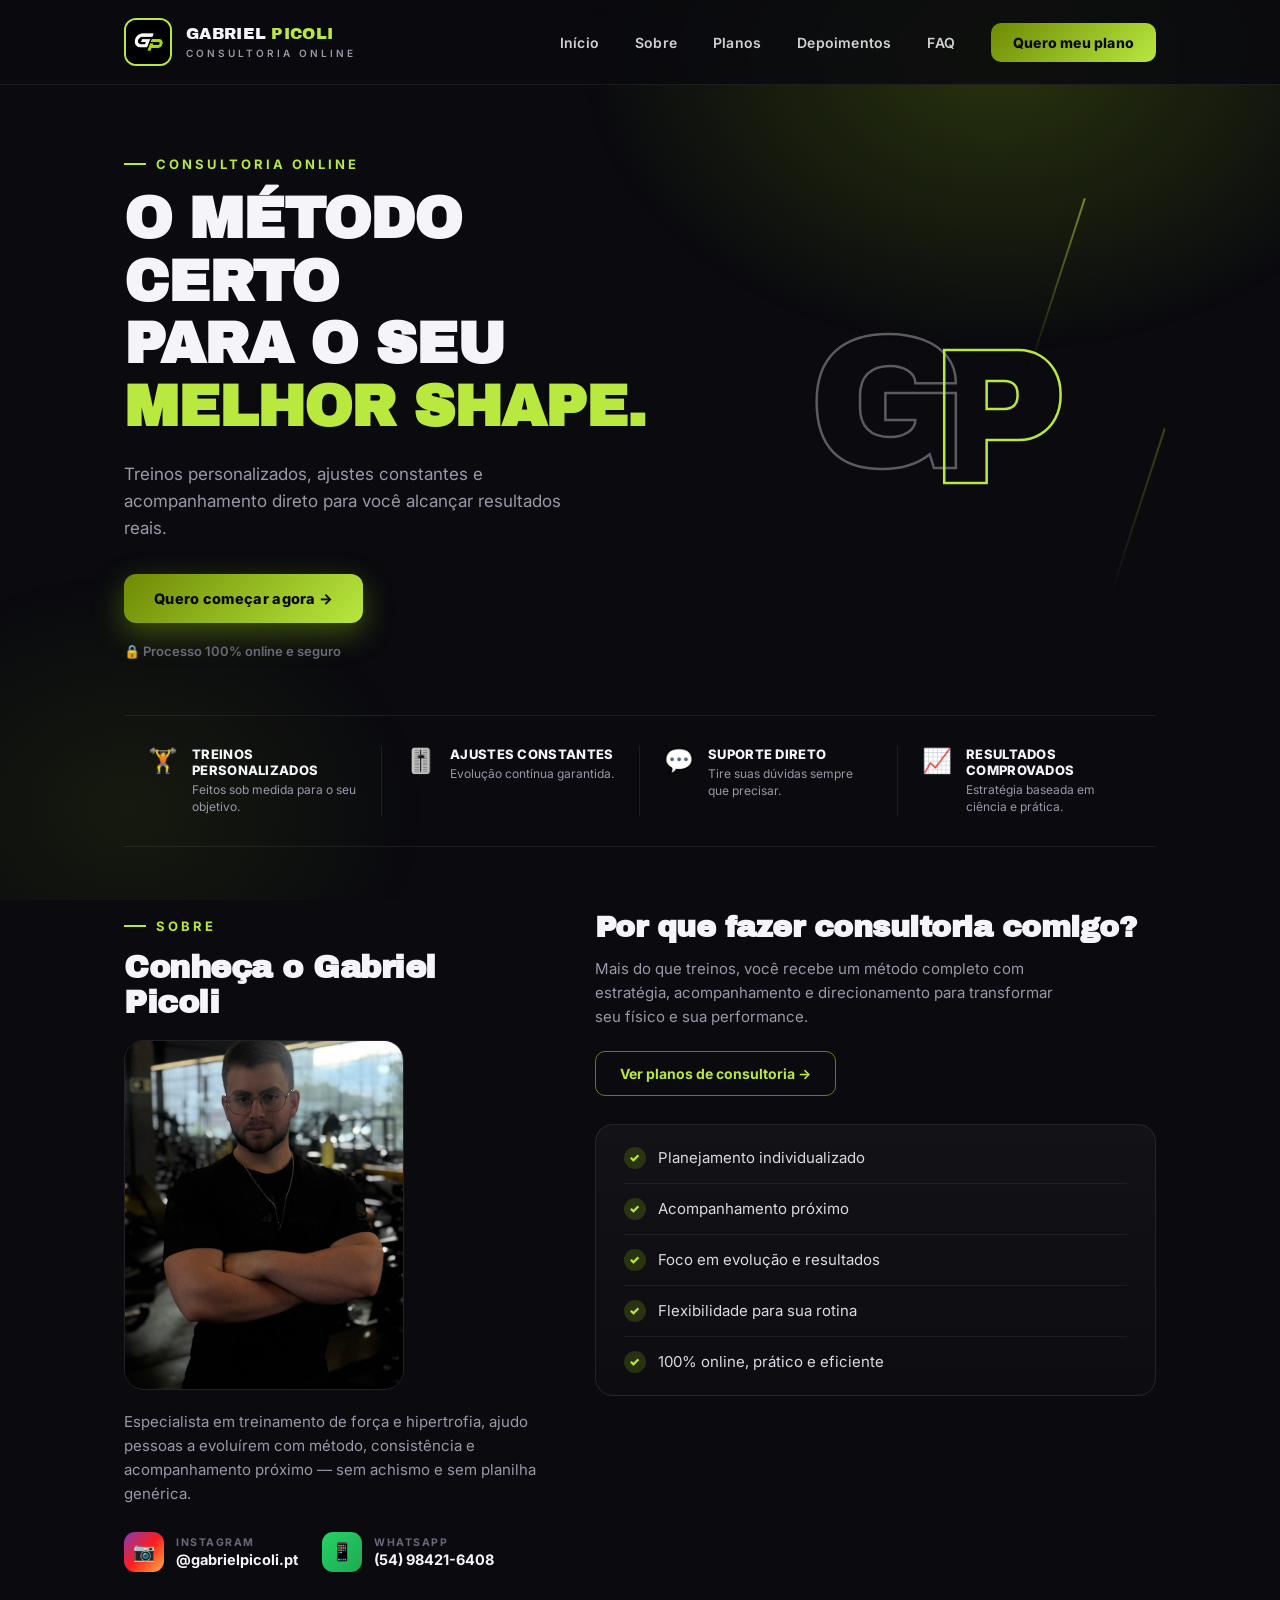
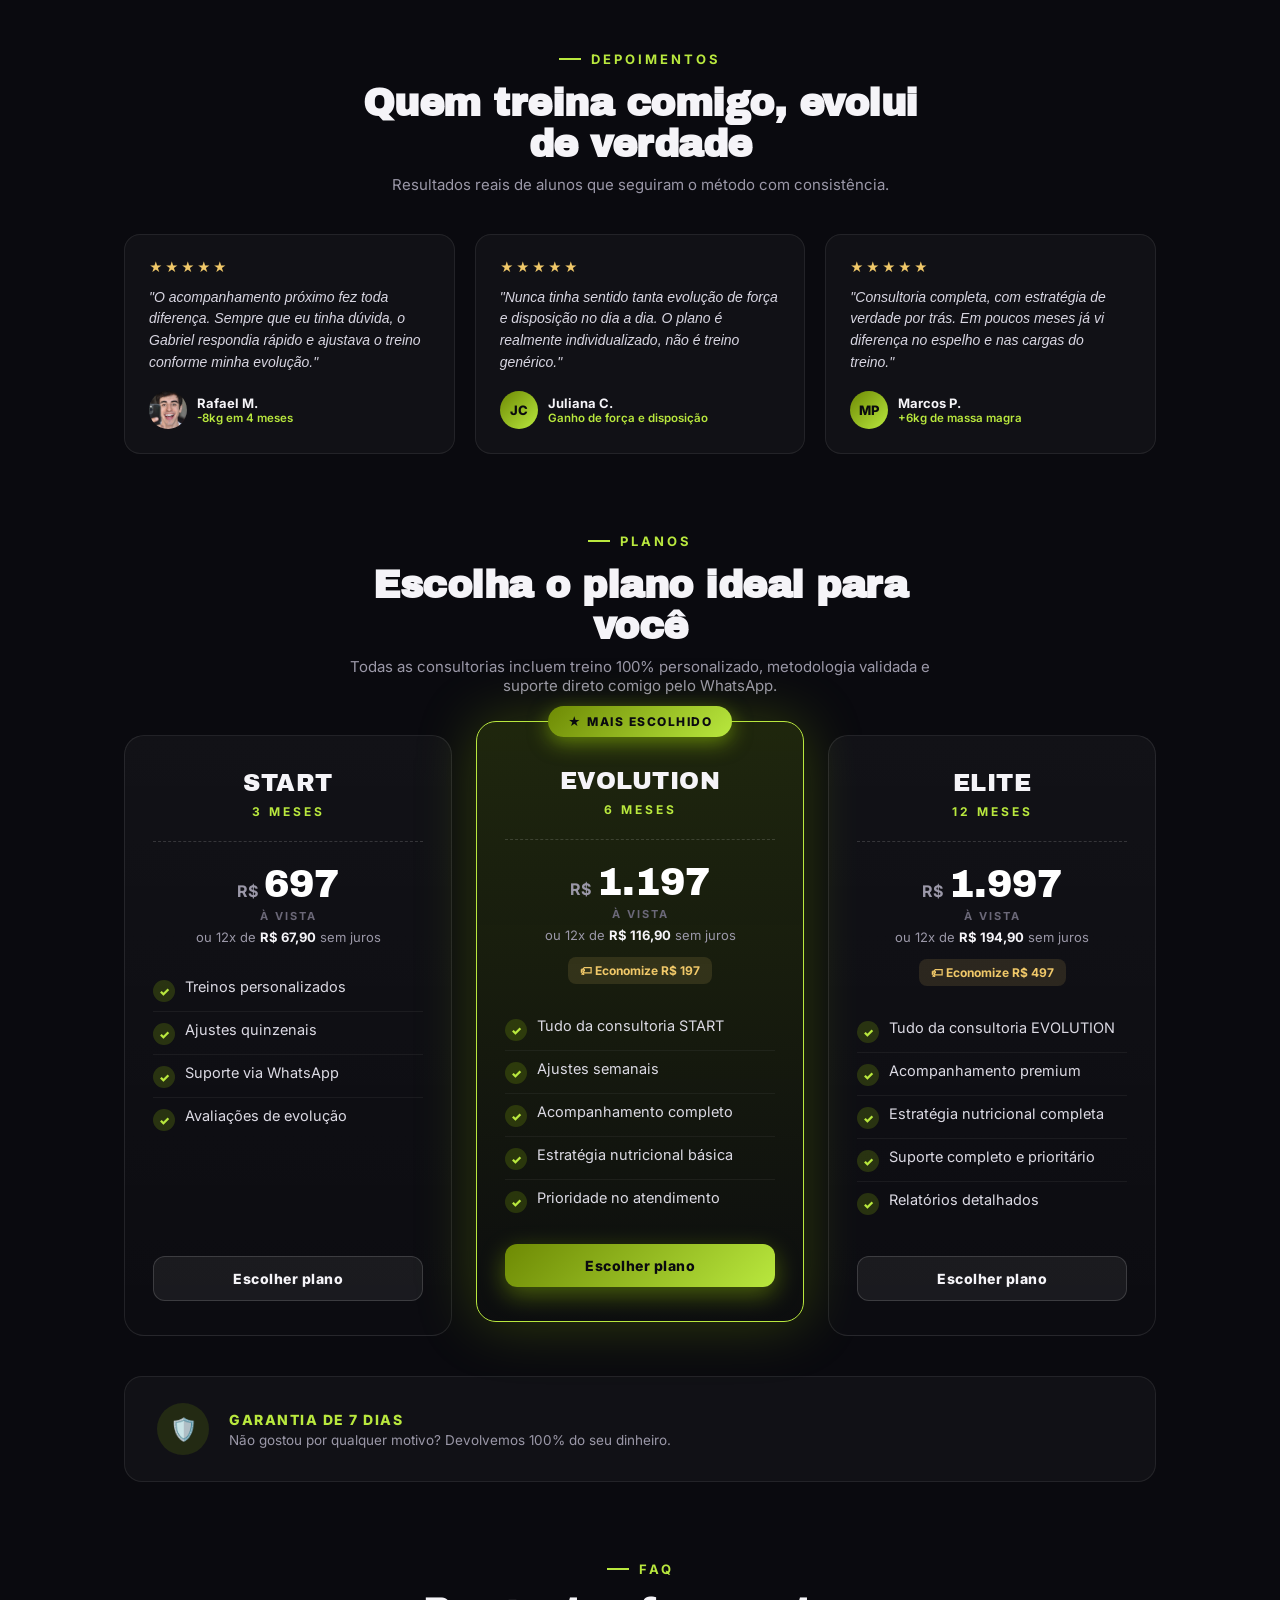
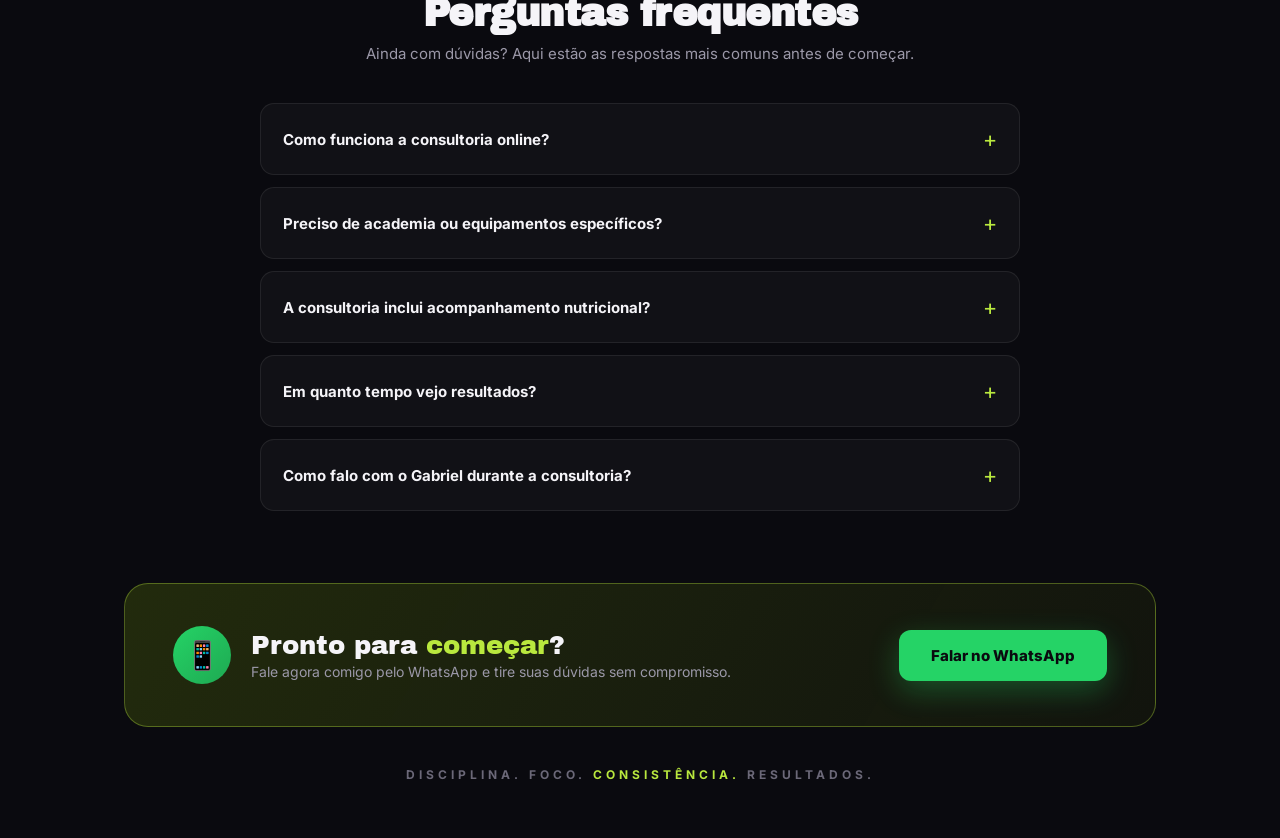
==== commit 1e4434c6: "removido botão para ver versão anterior do site" ====
--- a/index.html
+++ b/index.html
@@ -294,8 +294,6 @@
 
 </div>
 
-<a href="index2.html" class="compare-toggle">🔄 Ver versão anterior</a>
-
 <script src="js/script.js"></script>
 </body>
 </html>
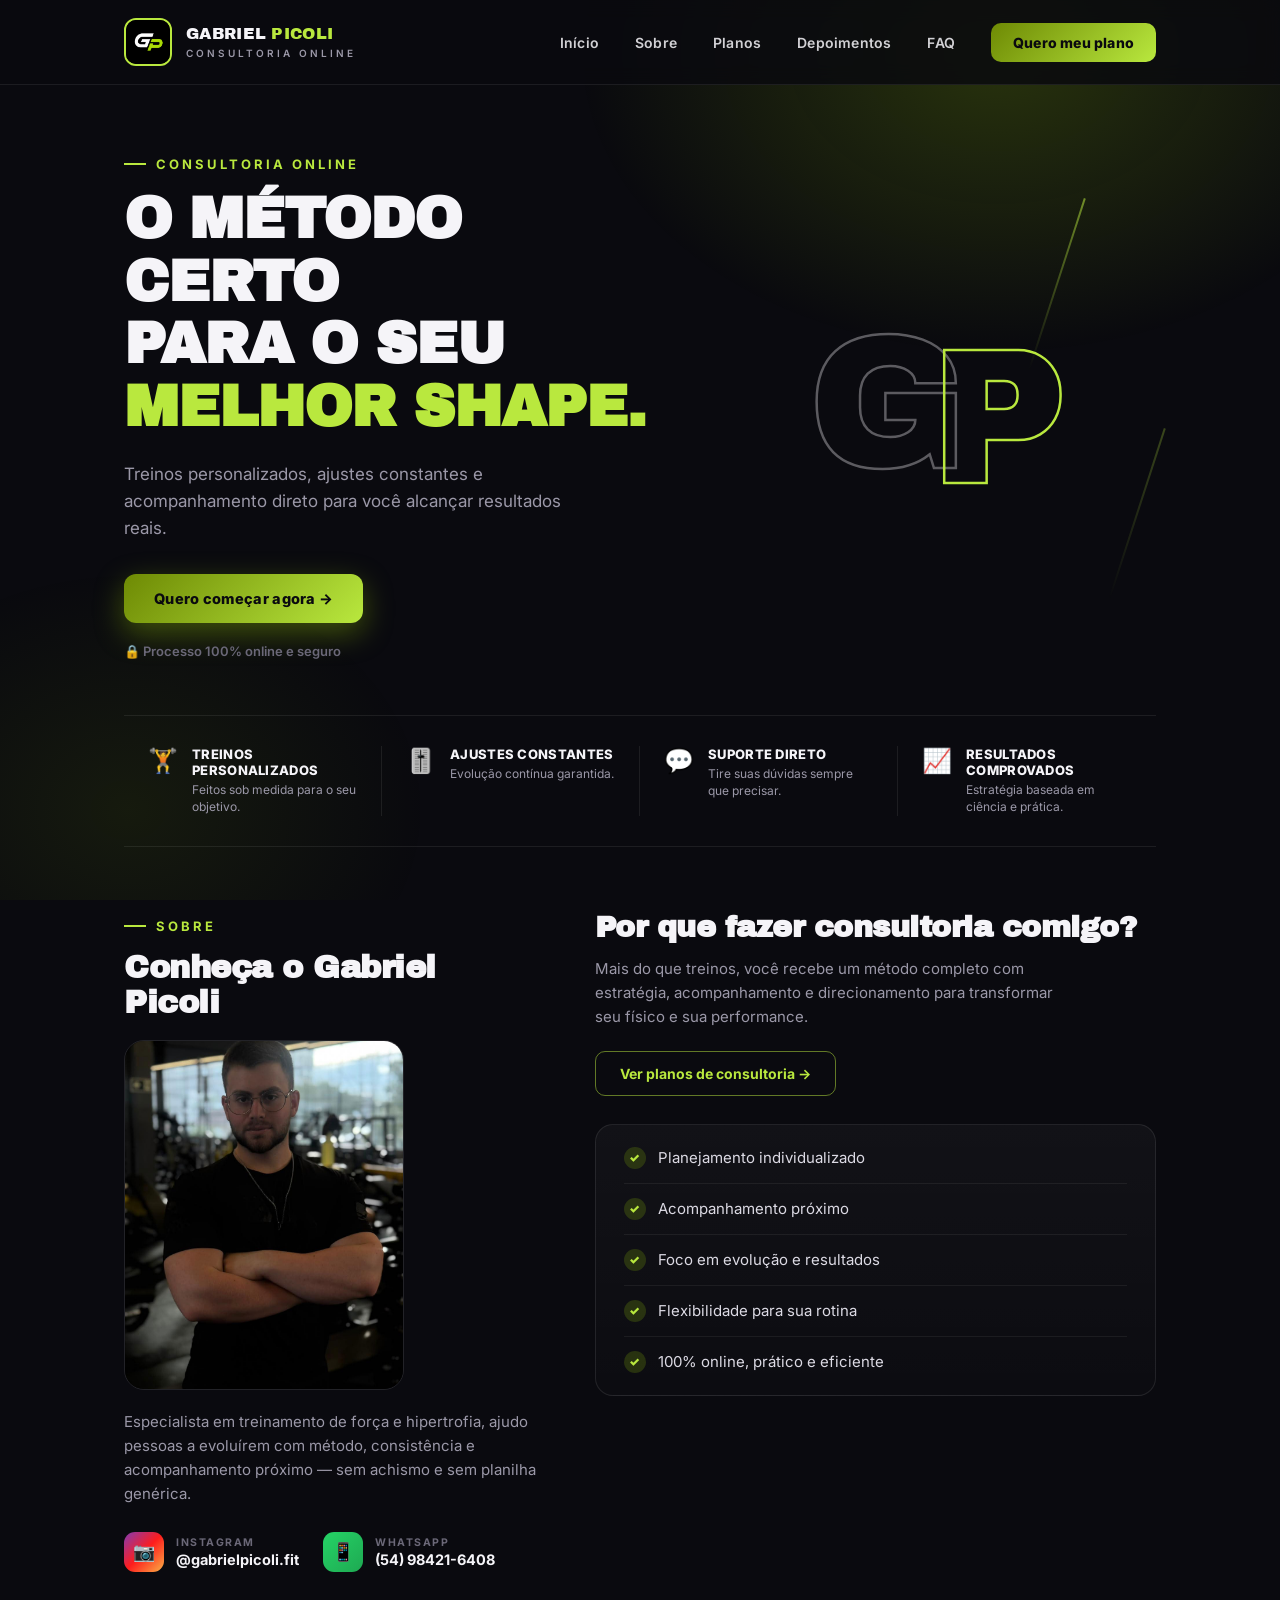
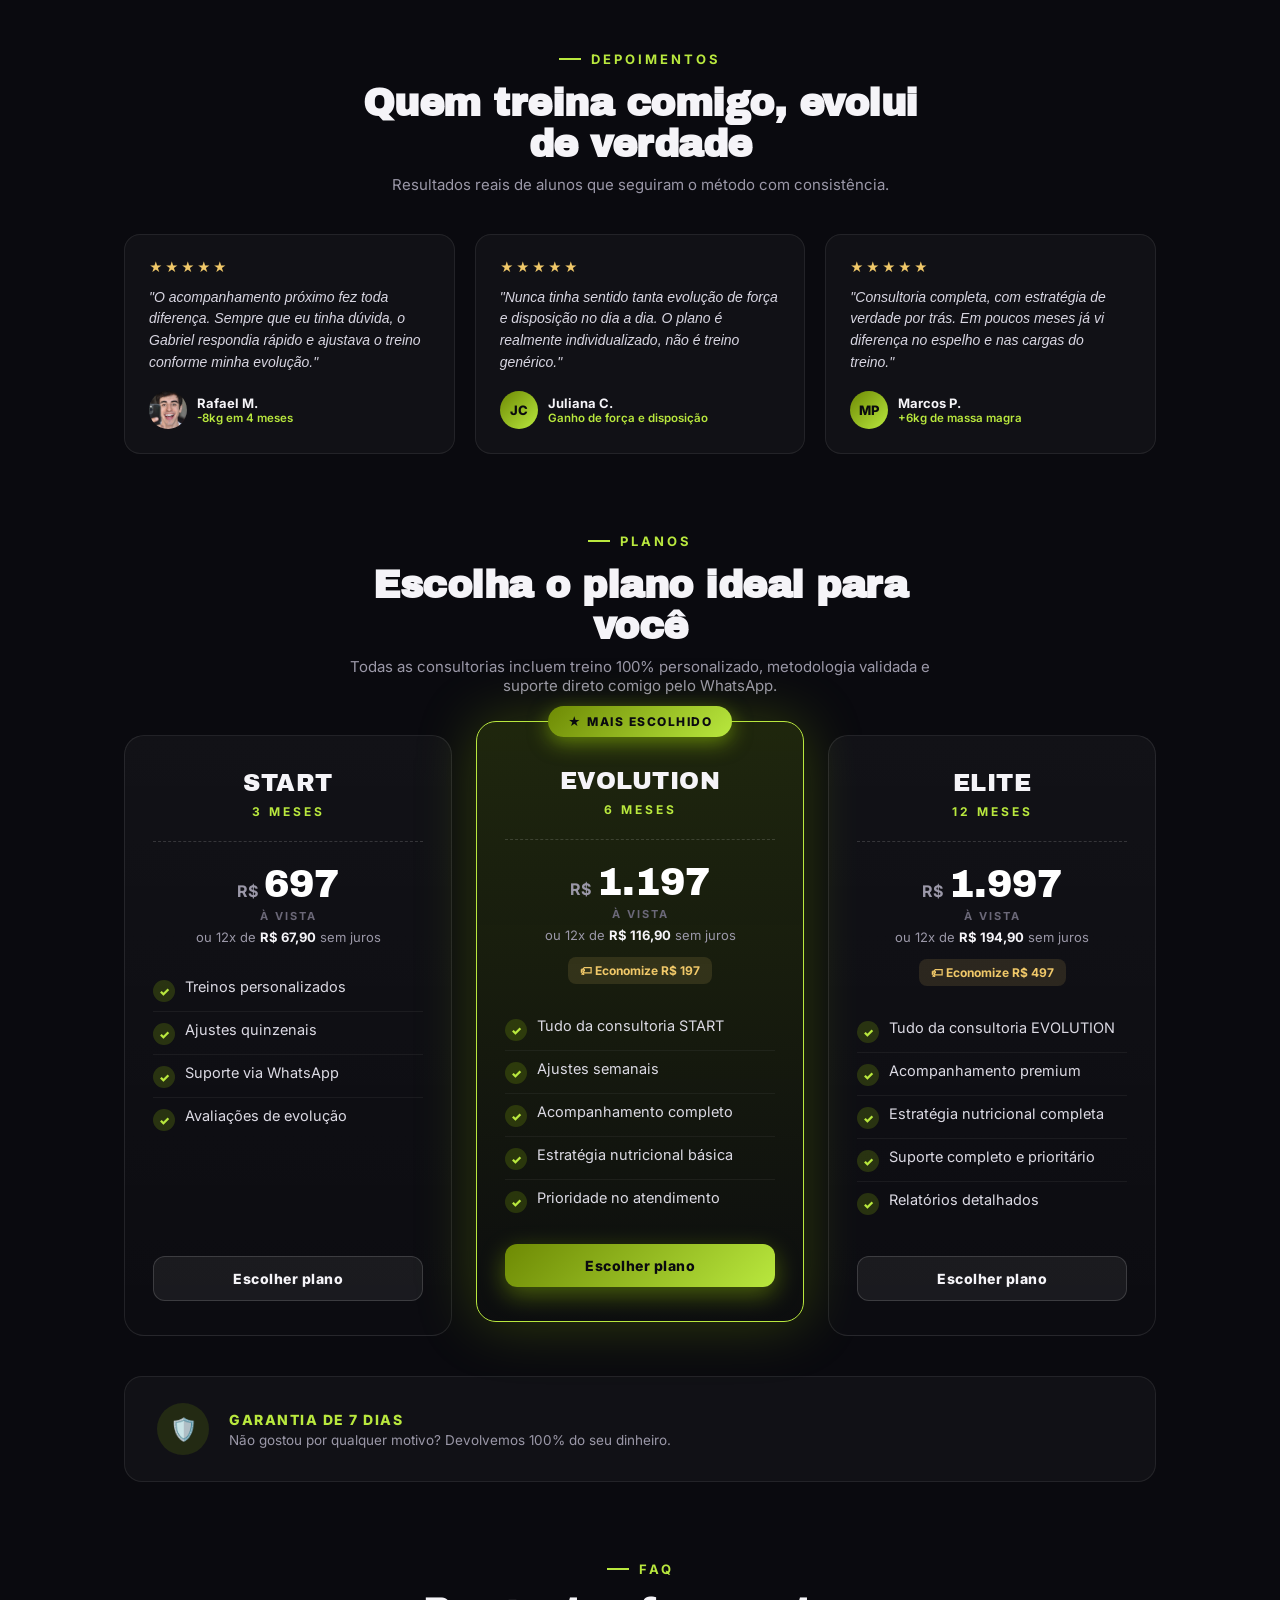
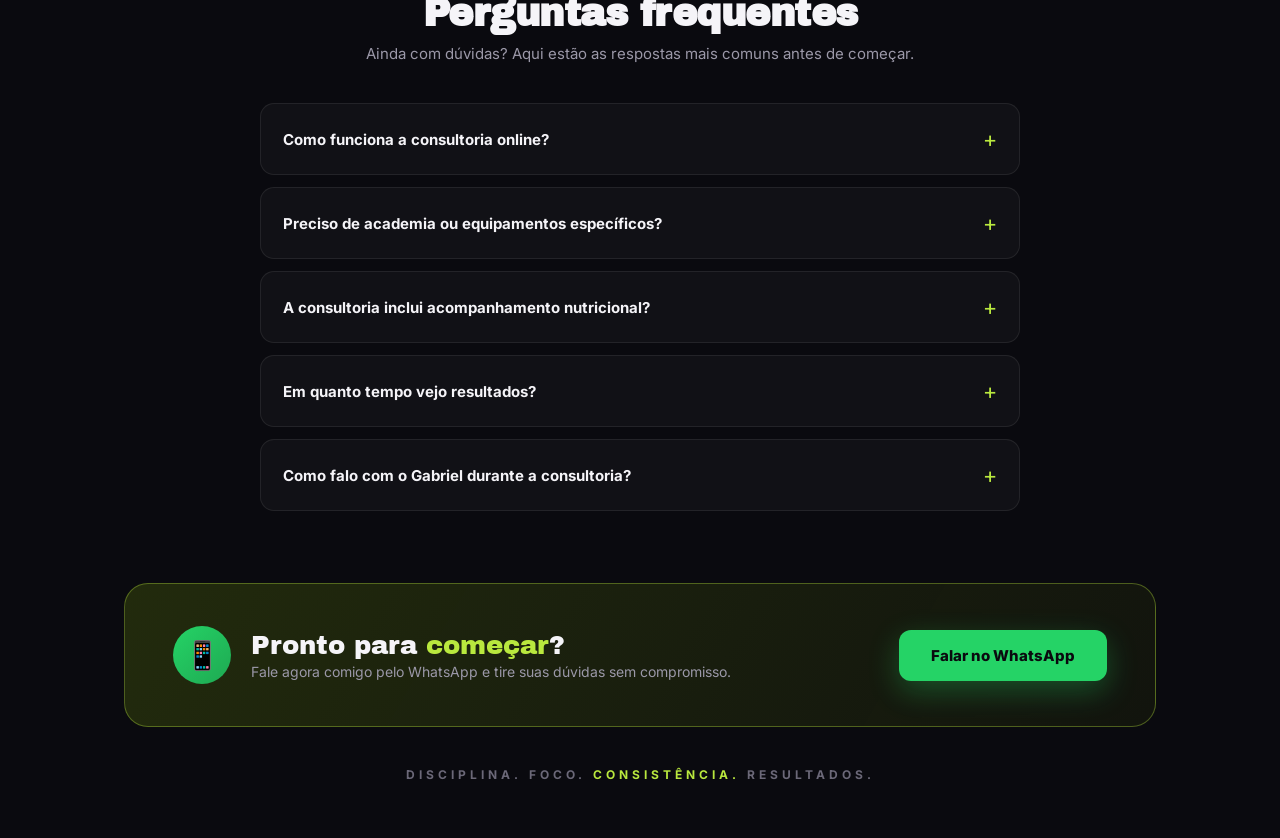
==== commit 2fefe5a1: "atualizando @ do instagram" ====
--- a/index.html
+++ b/index.html
@@ -95,11 +95,11 @@
       <img class="about-photo" src="assets/picolis.jpg" alt="Gabriel Picoli, especialista em treinamento">
       <p class="about-bio">Especialista em treinamento de força e hipertrofia, ajudo pessoas a evoluírem com método, consistência e acompanhamento próximo — sem achismo e sem planilha genérica.</p>
       <div class="contact-row">
-        <a class="contact-item" href="https://www.instagram.com/gabrielpicoli073/" target="_blank" rel="noopener">
+        <a class="contact-item" href="https://www.instagram.com/gabrielpicoli.fit/" target="_blank" rel="noopener">
           <div class="contact-icon ig-icon">📷</div>
           <div>
             <div class="contact-label">Instagram</div>
-            <div class="contact-value">@gabrielpicoli.pt</div>
+            <div class="contact-value">@gabrielpicoli.fit</div>
           </div>
         </a>
         <a class="contact-item" data-plan="geral">
